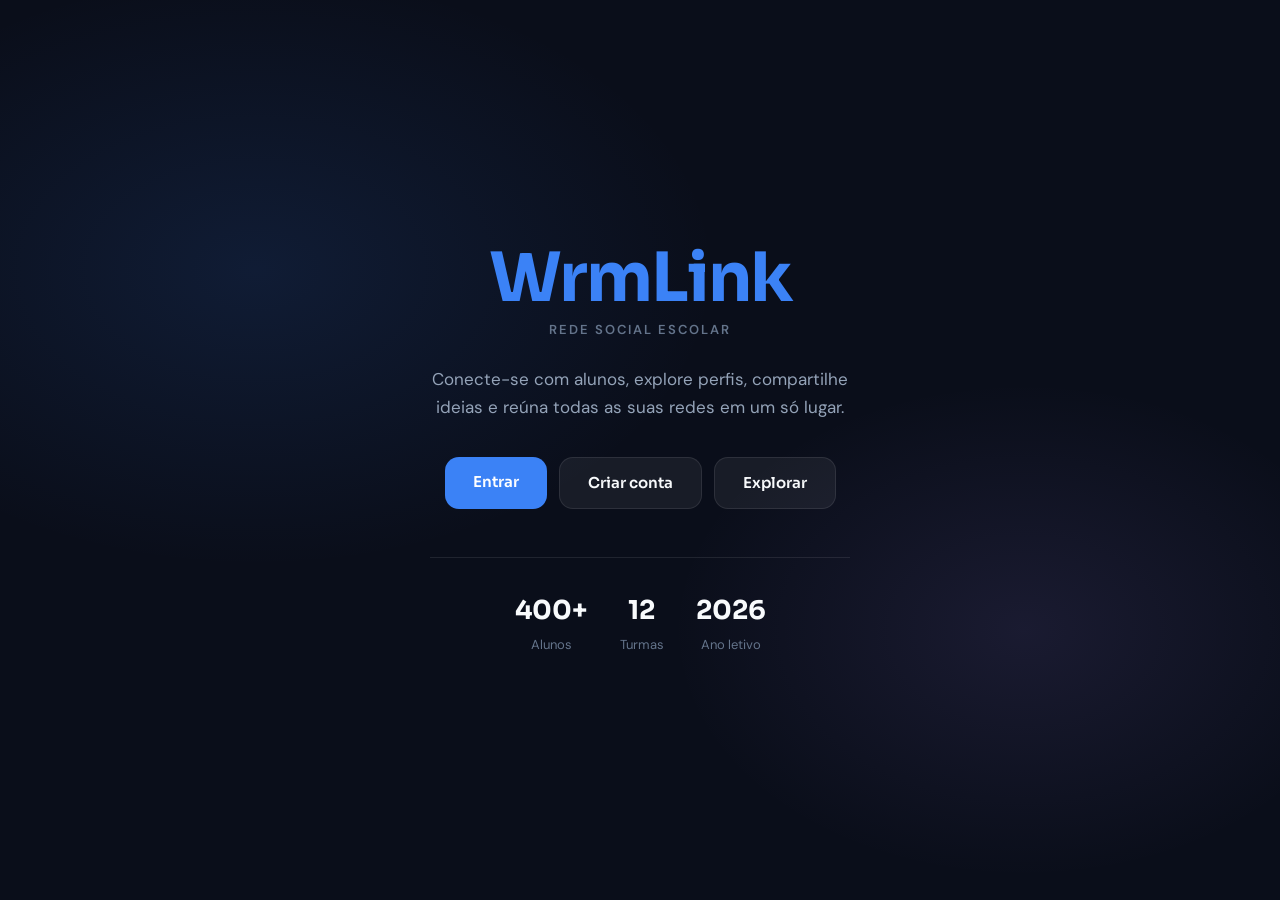
==== index.html @ ce0f6ca1 "Add files via upload" ====
<!DOCTYPE html>
<html lang="pt-BR">
<head>
  <meta charset="UTF-8">
  <meta name="viewport" content="width=device-width, initial-scale=1.0">
  <title>WrmLink — Rede Social Escolar</title>
  <link rel="stylesheet" href="style.css">
</head>
<body class="home-body">

  <main class="home-container">
    <div class="logo-home">WrmLink</div>
    <p class="home-tagline">Rede Social Escolar</p>

    <p class="home-texto">
      Conecte-se com alunos, explore perfis, compartilhe ideias e reúna todas as suas redes em um só lugar.
    </p>

    <div class="home-botoes">
      <a href="login.html" class="btn-home btn-home-principal">Entrar</a>
      <a href="cadastro.html" class="btn-home btn-home-secundario">Criar conta</a>
      <a href="inicio.html" class="btn-home btn-home-secundario">Explorar</a>
    </div>

    <div class="home-stats">
      <div class="home-stat">
        <strong>400+</strong>
        <span>Alunos</span>
      </div>
      <div class="home-stat">
        <strong>12</strong>
        <span>Turmas</span>
      </div>
      <div class="home-stat">
        <strong>2026</strong>
        <span>Ano letivo</span>
      </div>
    </div>
  </main>

  <script src="script.js"></script>
</body>
</html>
---- style.css ----
@import url('https://fonts.googleapis.com/css2?family=Sora:wght@400;500;600;700&family=DM+Sans:wght@400;500&display=swap');

:root {
  --bg-primary: #0a0e1a;
  --bg-secondary: #111827;
  --bg-card: rgba(255,255,255,0.06);
  --bg-card-hover: rgba(255,255,255,0.1);
  --border: rgba(255,255,255,0.09);
  --border-hover: rgba(255,255,255,0.18);
  --accent: #3b82f6;
  --accent-hover: #2563eb;
  --accent-soft: rgba(59,130,246,0.15);
  --text-primary: #f8fafc;
  --text-secondary: #94a3b8;
  --text-muted: #64748b;
  --green: #22c55e;
  --red: #f87171;
  --yellow: #facc15;
  --pink: #f472b6;
  --purple: #a78bfa;
  --radius-sm: 10px;
  --radius-md: 14px;
  --radius-lg: 20px;
  --radius-xl: 28px;
  --shadow: 0 4px 24px rgba(0,0,0,0.35);
  --shadow-sm: 0 2px 12px rgba(0,0,0,0.2);
  --transition: 0.22s cubic-bezier(.4,0,.2,1);
  --font-display: 'Sora', sans-serif;
  --font-body: 'DM Sans', sans-serif;
}

body.light {
  --bg-primary: #f0f4ff;
  --bg-secondary: #ffffff;
  --bg-card: rgba(0,0,0,0.04);
  --bg-card-hover: rgba(0,0,0,0.07);
  --border: rgba(0,0,0,0.08);
  --border-hover: rgba(0,0,0,0.16);
  --accent: #2563eb;
  --accent-hover: #1d4ed8;
  --accent-soft: rgba(37,99,235,0.1);
  --text-primary: #0f172a;
  --text-secondary: #475569;
  --text-muted: #94a3b8;
  --shadow: 0 4px 24px rgba(0,0,0,0.1);
  --shadow-sm: 0 2px 12px rgba(0,0,0,0.07);
}

* { margin:0; padding:0; box-sizing:border-box; }

body {
  background: var(--bg-primary);
  color: var(--text-primary);
  font-family: var(--font-body);
  min-height: 100vh;
  font-size: 15px;
  line-height: 1.6;
  transition: background var(--transition), color var(--transition);
}

/* ── HEADER ── */
.topo {
  display: flex;
  justify-content: space-between;
  align-items: center;
  padding: 16px 36px;
  background: rgba(10,14,26,0.82);
  backdrop-filter: blur(14px);
  -webkit-backdrop-filter: blur(14px);
  border-bottom: 1px solid var(--border);
  position: sticky;
  top: 0;
  z-index: 200;
  transition: background var(--transition);
}

body.light .topo {
  background: rgba(240,244,255,0.88);
}

.logo {
  font-family: var(--font-display);
  font-size: 22px;
  font-weight: 700;
  color: var(--accent);
  text-decoration: none;
  display: flex;
  align-items: center;
  gap: 8px;
  letter-spacing: -0.5px;
}

.logo-icon {
  width: 32px;
  height: 32px;
  background: var(--accent);
  border-radius: 9px;
  display: flex;
  align-items: center;
  justify-content: center;
  font-size: 16px;
  color: white;
  font-weight: 700;
  flex-shrink: 0;
  font-family: var(--font-display);
}

.menu {
  display: flex;
  gap: 6px;
  align-items: center;
}

.menu a {
  text-decoration: none;
  color: var(--text-secondary);
  font-weight: 500;
  padding: 7px 14px;
  border-radius: var(--radius-sm);
  font-size: 14px;
  transition: all var(--transition);
  position: relative;
}

.menu a:hover, .menu a.active {
  color: var(--text-primary);
  background: var(--bg-card-hover);
}

.btn-login {
  background: var(--accent-soft) !important;
  color: var(--accent) !important;
  border: 1px solid rgba(59,130,246,0.25) !important;
}

.btn-login:hover {
  background: var(--accent) !important;
  color: white !important;
}

/* Theme toggle */
.theme-toggle {
  background: var(--bg-card);
  border: 1px solid var(--border);
  color: var(--text-secondary);
  width: 36px;
  height: 36px;
  border-radius: 50%;
  cursor: pointer;
  display: flex;
  align-items: center;
  justify-content: center;
  font-size: 16px;
  transition: all var(--transition);
  margin-left: 6px;
}

.theme-toggle:hover {
  background: var(--bg-card-hover);
  color: var(--text-primary);
  border-color: var(--border-hover);
}

/* ── HOME PAGE ── */
.home-body {
  display: flex;
  justify-content: center;
  align-items: center;
  min-height: 100vh;
  background: var(--bg-primary);
  position: relative;
  overflow: hidden;
}

.home-body::before {
  content: '';
  position: absolute;
  inset: 0;
  background:
    radial-gradient(ellipse 60% 55% at 20% 30%, rgba(59,130,246,0.12) 0%, transparent 60%),
    radial-gradient(ellipse 50% 50% at 80% 70%, rgba(167,139,250,0.1) 0%, transparent 55%);
  pointer-events: none;
}

.home-container {
  text-align: center;
  max-width: 520px;
  padding: 32px 24px;
  position: relative;
  z-index: 1;
}

.logo-home {
  font-family: var(--font-display);
  font-size: 68px;
  font-weight: 700;
  color: var(--accent);
  margin-bottom: 8px;
  letter-spacing: -2px;
  line-height: 1;
}

.home-tagline {
  font-size: 13px;
  font-weight: 600;
  letter-spacing: 2px;
  text-transform: uppercase;
  color: var(--text-muted);
  margin-bottom: 24px;
}

.home-texto {
  color: var(--text-secondary);
  font-size: 17px;
  line-height: 1.65;
  margin-bottom: 36px;
  max-width: 420px;
  margin-left: auto;
  margin-right: auto;
}

.home-botoes {
  display: flex;
  justify-content: center;
  gap: 12px;
  flex-wrap: wrap;
}

.btn-home {
  text-decoration: none;
  padding: 13px 28px;
  border-radius: var(--radius-md);
  font-weight: 600;
  font-size: 15px;
  transition: all var(--transition);
  font-family: var(--font-display);
}

.btn-home-principal {
  background: var(--accent);
  color: white;
  box-shadow: 0 0 0 0 rgba(59,130,246,0.4);
}

.btn-home-principal:hover {
  background: var(--accent-hover);
  transform: translateY(-2px);
  box-shadow: 0 8px 20px rgba(59,130,246,0.3);
}

.btn-home-secundario {
  background: var(--bg-card);
  color: var(--text-primary);
  border: 1px solid var(--border);
}

.btn-home-secundario:hover {
  background: var(--bg-card-hover);
  border-color: var(--border-hover);
  transform: translateY(-2px);
}

.home-stats {
  display: flex;
  justify-content: center;
  gap: 32px;
  margin-top: 48px;
  padding-top: 32px;
  border-top: 1px solid var(--border);
}

.home-stat strong {
  display: block;
  font-family: var(--font-display);
  font-size: 26px;
  font-weight: 700;
  color: var(--text-primary);
}

.home-stat span {
  font-size: 13px;
  color: var(--text-muted);
}

/* ── HERO INICIO ── */
.hero {
  min-height: 86vh;
  display: flex;
  justify-content: space-between;
  align-items: center;
  gap: 40px;
  padding: 60px 40px;
  flex-wrap: wrap;
  max-width: 1200px;
  margin: 0 auto;
}

.hero-texto { flex: 1; min-width: 300px; }

.tag {
  display: inline-flex;
  align-items: center;
  gap: 6px;
  background: var(--accent-soft);
  color: var(--accent);
  padding: 6px 14px;
  border-radius: 999px;
  margin-bottom: 20px;
  font-size: 13px;
  font-weight: 600;
  border: 1px solid rgba(59,130,246,0.2);
}

.hero-texto h1 {
  font-family: var(--font-display);
  font-size: 48px;
  line-height: 1.1;
  margin-bottom: 20px;
  letter-spacing: -1px;
  font-weight: 700;
}

.hero-texto p {
  font-size: 17px;
  color: var(--text-secondary);
  max-width: 560px;
  line-height: 1.7;
  margin-bottom: 30px;
}

.botoes-hero { display: flex; gap: 12px; flex-wrap: wrap; }

.btn {
  text-decoration: none;
  padding: 12px 22px;
  border-radius: var(--radius-md);
  font-weight: 600;
  transition: all var(--transition);
  font-size: 14px;
}

.principal {
  background: var(--accent);
  color: white;
}
.principal:hover {
  background: var(--accent-hover);
  transform: translateY(-2px);
  box-shadow: 0 6px 20px rgba(59,130,246,0.3);
}

.secundario {
  background: var(--bg-card);
  color: var(--text-primary);
  border: 1px solid var(--border);
}
.secundario:hover {
  background: var(--bg-card-hover);
  border-color: var(--border-hover);
  transform: translateY(-2px);
}

/* ── HERO CARD ── */
.hero-card {
  flex: 1;
  min-width: 280px;
  max-width: 340px;
  background: var(--bg-card);
  border-radius: var(--radius-xl);
  padding: 28px;
  border: 1px solid var(--border);
  transition: all var(--transition);
}

.hero-card:hover {
  border-color: var(--border-hover);
  transform: translateY(-4px);
  box-shadow: var(--shadow);
}

.mini-perfil {
  text-align: center;
  margin-bottom: 22px;
}

.mini-perfil img {
  width: 100px;
  height: 100px;
  border-radius: 50%;
  margin-bottom: 12px;
  border: 3px solid rgba(255,255,255,0.2);
  object-fit: cover;
}

.mini-perfil h2 {
  font-family: var(--font-display);
  font-size: 18px;
  font-weight: 700;
  margin-bottom: 4px;
}

.mini-perfil p { color: var(--text-secondary); font-size: 13px; margin-bottom: 10px; }

.status { display: flex; justify-content: center; align-items: center; gap: 7px; }

.bolinha { width: 9px; height: 9px; border-radius: 50%; }
.online { background: var(--green); box-shadow: 0 0 8px rgba(34,197,94,0.5); }

.mini-links { display: flex; flex-direction: column; gap: 10px; }

.mini-links a {
  text-decoration: none;
  color: var(--text-primary);
  text-align: center;
  background: var(--accent-soft);
  padding: 11px;
  border-radius: var(--radius-sm);
  transition: all var(--transition);
  font-size: 14px;
  font-weight: 500;
  border: 1px solid transparent;
}

.mini-links a:hover {
  background: var(--accent);
  color: white;
  transform: translateX(4px);
}

/* ── BENEFÍCIOS ── */
.beneficios { padding: 40px; max-width: 1200px; margin: 0 auto; }

.beneficios h2 {
  text-align: center;
  font-family: var(--font-display);
  font-size: 32px;
  font-weight: 700;
  margin-bottom: 32px;
  letter-spacing: -0.5px;
}

.grid-cards { display: grid; grid-template-columns: repeat(auto-fit, minmax(220px, 1fr)); gap: 18px; }

.card {
  background: var(--bg-card);
  padding: 24px;
  border-radius: var(--radius-lg);
  border: 1px solid var(--border);
  transition: all var(--transition);
}

.card:hover {
  transform: translateY(-5px);
  border-color: var(--border-hover);
  box-shadow: var(--shadow-sm);
}

.card-icon {
  font-size: 28px;
  margin-bottom: 14px;
  display: block;
}

.card h3 {
  font-family: var(--font-display);
  margin-bottom: 10px;
  color: var(--accent);
  font-size: 16px;
  font-weight: 600;
}

.card p { line-height: 1.55; color: var(--text-secondary); font-size: 14px; }

/* ── AVISOS ESCOLARES ── */
.avisos-section {
  padding: 40px;
  max-width: 1200px;
  margin: 0 auto;
}

.avisos-section h2 {
  font-family: var(--font-display);
  font-size: 26px;
  font-weight: 700;
  margin-bottom: 6px;
}

.avisos-section .secao-sub {
  color: var(--text-muted);
  font-size: 14px;
  margin-bottom: 24px;
}

.avisos-grid { display: grid; grid-template-columns: repeat(auto-fit, minmax(280px, 1fr)); gap: 16px; }

.aviso-card {
  background: var(--bg-card);
  border-radius: var(--radius-md);
  padding: 18px 20px;
  border: 1px solid var(--border);
  border-left: 4px solid var(--accent);
  display: flex;
  flex-direction: column;
  gap: 8px;
  transition: all var(--transition);
}

.aviso-card:hover {
  background: var(--bg-card-hover);
  transform: translateX(4px);
}

.aviso-card.urgente { border-left-color: #f87171; }
.aviso-card.evento { border-left-color: #facc15; }
.aviso-card.info { border-left-color: #22c55e; }

.aviso-badge {
  font-size: 11px;
  font-weight: 700;
  text-transform: uppercase;
  letter-spacing: 1px;
  padding: 3px 8px;
  border-radius: 999px;
  width: fit-content;
}

.badge-urgente { background: rgba(248,113,113,0.15); color: #f87171; }
.badge-evento { background: rgba(250,204,21,0.15); color: #ca8a04; }
.badge-info { background: rgba(34,197,94,0.15); color: #16a34a; }
.badge-normal { background: var(--accent-soft); color: var(--accent); }

body.light .badge-info { color: #15803d; }
body.light .badge-evento { color: #92400e; }

.aviso-titulo { font-weight: 600; font-size: 15px; color: var(--text-primary); }
.aviso-desc { font-size: 13px; color: var(--text-secondary); }
.aviso-data { font-size: 12px; color: var(--text-muted); margin-top: 4px; }

/* ── EVENTOS ── */
.eventos-section {
  padding: 0 40px 40px;
  max-width: 1200px;
  margin: 0 auto;
}

.eventos-section h2 {
  font-family: var(--font-display);
  font-size: 26px;
  font-weight: 700;
  margin-bottom: 6px;
}

.eventos-section .secao-sub {
  color: var(--text-muted);
  font-size: 14px;
  margin-bottom: 24px;
}

.eventos-grid { display: grid; grid-template-columns: repeat(auto-fit, minmax(220px, 1fr)); gap: 16px; }

.evento-card {
  background: var(--bg-card);
  border-radius: var(--radius-md);
  overflow: hidden;
  border: 1px solid var(--border);
  transition: all var(--transition);
}

.evento-card:hover {
  transform: translateY(-4px);
  box-shadow: var(--shadow-sm);
  border-color: var(--border-hover);
}

.evento-header {
  padding: 14px 18px 10px;
  display: flex;
  justify-content: space-between;
  align-items: center;
  border-bottom: 1px solid var(--border);
}

.evento-tipo {
  font-size: 11px;
  font-weight: 700;
  letter-spacing: 1px;
  text-transform: uppercase;
  padding: 3px 10px;
  border-radius: 999px;
}

.tipo-prova { background: rgba(248,113,113,0.15); color: #f87171; }
.tipo-trabalho { background: rgba(250,204,21,0.15); color: #ca8a04; }
.tipo-apresentacao { background: rgba(167,139,250,0.15); color: #a78bfa; }
.tipo-evento { background: rgba(34,197,94,0.15); color: #16a34a; }

body.light .tipo-trabalho { color: #92400e; }
body.light .tipo-evento { color: #15803d; }

.evento-data {
  font-size: 12px;
  color: var(--text-muted);
  font-weight: 600;
}

.evento-body { padding: 14px 18px 18px; }
.evento-titulo { font-weight: 600; font-size: 15px; margin-bottom: 6px; }
.evento-desc { font-size: 13px; color: var(--text-secondary); }

/* ── PERFIL ── */
.pagina-perfil { padding-bottom: 50px; }

.perfil-banner {
  position: relative;
  min-height: 400px;
  background: linear-gradient(135deg, #020617, #0f172a, #1e3a8a, #2563eb);
  display: flex;
  justify-content: center;
  align-items: center;
  text-align: center;
  overflow: hidden;
}

.perfil-banner::before {
  content: '';
  position: absolute;
  inset: 0;
  background: radial-gradient(ellipse 80% 60% at 50% 100%, rgba(59,130,246,0.2), transparent);
  pointer-events: none;
}

.overlay {
  position: absolute;
  inset: 0;
  background: rgba(0,0,0,0.3);
}

.perfil-conteudo {
  position: relative;
  z-index: 2;
  padding: 40px 24px;
}

.foto-perfil-wrapper {
  position: relative;
  display: inline-block;
  margin-bottom: 18px;
  cursor: pointer;
}

.foto-perfil {
  width: 140px;
  height: 140px;
  border-radius: 50%;
  border: 4px solid rgba(255,255,255,0.6);
  object-fit: cover;
  display: block;
  transition: all var(--transition);
}

.foto-overlay-edit {
  position: absolute;
  inset: 0;
  border-radius: 50%;
  background: rgba(0,0,0,0.5);
  display: flex;
  align-items: center;
  justify-content: center;
  opacity: 0;
  transition: opacity var(--transition);
  font-size: 13px;
  color: white;
  font-weight: 600;
  flex-direction: column;
  gap: 4px;
}

.foto-perfil-wrapper:hover .foto-overlay-edit { opacity: 1; }

#inputFoto { display: none; }

.perfil-badges {
  display: flex;
  justify-content: center;
  gap: 8px;
  flex-wrap: wrap;
  margin-bottom: 14px;
}

.badge-verificado {
  display: inline-flex;
  align-items: center;
  gap: 5px;
  background: rgba(34,197,94,0.18);
  color: #4ade80;
  border: 1px solid rgba(34,197,94,0.3);
  padding: 4px 12px;
  border-radius: 999px;
  font-size: 12px;
  font-weight: 600;
}

.badge-turma {
  display: inline-flex;
  align-items: center;
  gap: 5px;
  background: rgba(59,130,246,0.18);
  color: #93c5fd;
  border: 1px solid rgba(59,130,246,0.25);
  padding: 4px 12px;
  border-radius: 999px;
  font-size: 12px;
  font-weight: 600;
}

.perfil-conteudo h1 {
  font-family: var(--font-display);
  font-size: 38px;
  font-weight: 700;
  margin-bottom: 8px;
  color: white;
  letter-spacing: -0.5px;
}

.turma { font-size: 16px; color: #e2e8f0; margin-bottom: 12px; }

.bio-wrapper { max-width: 600px; margin: 0 auto 24px; }

.bio {
  line-height: 1.65;
  color: #f1f5f9;
  font-size: 15px;
  margin-bottom: 12px;
}

.bio-edit-area {
  width: 100%;
  background: rgba(255,255,255,0.12);
  border: 1px solid rgba(255,255,255,0.25);
  color: white;
  border-radius: var(--radius-md);
  padding: 12px;
  font-size: 15px;
  resize: vertical;
  min-height: 80px;
  font-family: var(--font-body);
  display: none;
  margin-bottom: 10px;
}

.bio-acoes { display: flex; justify-content: center; gap: 8px; flex-wrap: wrap; }

.btn-perfil {
  background: rgba(255,255,255,0.12);
  border: 1px solid rgba(255,255,255,0.2);
  color: white;
  padding: 8px 16px;
  border-radius: var(--radius-sm);
  cursor: pointer;
  font-size: 13px;
  font-weight: 600;
  transition: all var(--transition);
  font-family: var(--font-body);
}

.btn-perfil:hover {
  background: rgba(255,255,255,0.22);
  border-color: rgba(255,255,255,0.35);
}

.btn-perfil.primary-btn {
  background: var(--accent);
  border-color: transparent;
}

.btn-perfil.primary-btn:hover { background: var(--accent-hover); }

.info-perfil {
  display: flex;
  justify-content: center;
  gap: 16px;
  flex-wrap: wrap;
  margin-top: 24px;
}

.info-box {
  background: rgba(255,255,255,0.12);
  backdrop-filter: blur(8px);
  padding: 14px 20px;
  border-radius: var(--radius-md);
  min-width: 110px;
  text-align: center;
  border: 1px solid rgba(255,255,255,0.15);
  transition: all var(--transition);
}

.info-box:hover { background: rgba(255,255,255,0.18); }

.info-box strong {
  display: block;
  font-family: var(--font-display);
  font-size: 22px;
  font-weight: 700;
  color: white;
  margin-bottom: 2px;
}

.info-box span { font-size: 12px; color: #cbd5e1; }

/* ── LINKS PERFIL ── */
.links-perfil, .personalizacao {
  padding: 36px 40px;
  max-width: 800px;
  margin: 0 auto;
}

.links-perfil h2, .personalizacao h2 {
  font-family: var(--font-display);
  text-align: center;
  margin-bottom: 24px;
  font-size: 26px;
  font-weight: 700;
}

.lista-links { display: grid; gap: 12px; }

.link-card {
  display: flex;
  align-items: center;
  gap: 14px;
  text-decoration: none;
  padding: 16px 20px;
  border-radius: var(--radius-md);
  color: var(--text-primary);
  background: var(--bg-card);
  font-size: 16px;
  font-weight: 600;
  transition: all var(--transition);
  border: 1px solid var(--border);
}

.link-card:hover {
  transform: translateX(6px);
  background: var(--accent);
  color: white;
  border-color: transparent;
  box-shadow: 0 6px 20px rgba(59,130,246,0.25);
}

.link-card .link-arrow {
  margin-left: auto;
  opacity: 0.5;
  font-size: 18px;
  transition: all var(--transition);
}

.link-card:hover .link-arrow { opacity: 1; transform: translateX(4px); }

/* ── PERSONALIZAÇÃO ── */
.temas { display: flex; justify-content: center; gap: 10px; flex-wrap: wrap; margin-bottom: 20px; }

.tema-btn {
  border: 1px solid var(--border);
  padding: 10px 18px;
  border-radius: var(--radius-sm);
  background: var(--bg-card);
  color: var(--text-primary);
  font-weight: 600;
  font-size: 14px;
  cursor: pointer;
  transition: all var(--transition);
  font-family: var(--font-body);
}

.tema-btn:hover {
  background: var(--bg-card-hover);
  border-color: var(--border-hover);
  transform: translateY(-2px);
}

.tema-btn.active {
  background: var(--accent);
  color: white;
  border-color: transparent;
}

.salvar-tema-btn {
  display: block;
  margin: 16px auto 0;
  background: var(--accent);
  color: white;
  border: none;
  padding: 11px 28px;
  border-radius: var(--radius-md);
  font-weight: 700;
  font-size: 14px;
  cursor: pointer;
  transition: all var(--transition);
  font-family: var(--font-display);
}

.salvar-tema-btn:hover {
  background: var(--accent-hover);
  transform: translateY(-2px);
  box-shadow: 0 6px 20px rgba(59,130,246,0.3);
}

/* ── EXPLORAR ── */
.pagina-explorar { padding: 40px; max-width: 1200px; margin: 0 auto; }

.explorar-topo { text-align: center; margin-bottom: 36px; }

.explorar-topo h1 {
  font-family: var(--font-display);
  font-size: 38px;
  font-weight: 700;
  margin-bottom: 8px;
  letter-spacing: -0.5px;
}

.explorar-topo p { color: var(--text-secondary); font-size: 16px; }

.filtros {
  margin-top: 24px;
  display: flex;
  justify-content: center;
  gap: 10px;
  flex-wrap: wrap;
}

.filtros input,
.filtros select {
  padding: 11px 16px;
  border-radius: var(--radius-sm);
  border: 1px solid var(--border);
  background: var(--bg-card);
  color: var(--text-primary);
  font-size: 14px;
  min-width: 190px;
  transition: all var(--transition);
  font-family: var(--font-body);
}

.filtros input::placeholder { color: var(--text-muted); }

.filtros input:focus,
.filtros select:focus {
  outline: none;
  border-color: var(--accent);
  background: var(--bg-card-hover);
}

.filtros select option {
  background: #1a1f36;
  color: var(--text-primary);
}

body.light .filtros select option { background: #fff; }

.filtros button {
  padding: 11px 22px;
  border-radius: var(--radius-sm);
  border: none;
  background: var(--accent);
  color: white;
  font-weight: 700;
  font-size: 14px;
  cursor: pointer;
  transition: all var(--transition);
  font-family: var(--font-body);
}

.filtros button:hover {
  background: var(--accent-hover);
  transform: translateY(-1px);
  box-shadow: 0 4px 12px rgba(59,130,246,0.3);
}

.grid-alunos {
  display: grid;
  grid-template-columns: repeat(auto-fill, minmax(200px, 1fr));
  gap: 18px;
}

.aluno-card {
  background: var(--bg-card);
  padding: 24px 18px;
  border-radius: var(--radius-lg);
  text-align: center;
  border: 1px solid var(--border);
  transition: all var(--transition);
}

.aluno-card:hover {
  transform: translateY(-5px);
  border-color: var(--border-hover);
  box-shadow: var(--shadow-sm);
}

.aluno-card img {
  width: 80px;
  height: 80px;
  border-radius: 50%;
  margin-bottom: 12px;
  border: 3px solid rgba(255,255,255,0.15);
  object-fit: cover;
  transition: border-color var(--transition);
}

.aluno-card:hover img { border-color: rgba(59,130,246,0.5); }

.aluno-card h3 {
  font-family: var(--font-display);
  font-size: 16px;
  font-weight: 700;
  margin-bottom: 4px;
}

.aluno-card p { color: var(--text-secondary); font-size: 13px; margin-bottom: 8px; }

.status-card { display: block; font-size: 12px; font-weight: 600; margin-bottom: 14px; }
.online-texto { color: var(--green); }
.offline-texto { color: var(--text-muted); }

.aluno-acoes { display: flex; gap: 8px; justify-content: center; flex-wrap: wrap; margin-top: 12px; }

.btn-seguir {
  flex: 1;
  padding: 8px 10px;
  border-radius: var(--radius-sm);
  border: 1px solid var(--accent);
  background: var(--accent-soft);
  color: var(--accent);
  cursor: pointer;
  font-size: 13px;
  font-weight: 700;
  transition: all var(--transition);
  font-family: var(--font-body);
  min-width: 80px;
}

.btn-seguir:hover, .btn-seguir.seguindo {
  background: var(--accent);
  color: white;
}

.btn-seguir.seguindo { background: var(--accent); color: white; }

.btn-ver-perfil {
  flex: 1;
  padding: 8px 10px;
  border-radius: var(--radius-sm);
  border: 1px solid var(--border);
  background: var(--bg-card-hover);
  color: var(--text-primary);
  cursor: pointer;
  font-size: 13px;
  font-weight: 600;
  transition: all var(--transition);
  text-decoration: none;
  display: inline-flex;
  align-items: center;
  justify-content: center;
  min-width: 80px;
  font-family: var(--font-body);
}

.btn-ver-perfil:hover {
  background: var(--bg-card);
  border-color: var(--border-hover);
}

/* ── FEED ── */
.feed-pagina { max-width: 680px; margin: 0 auto; padding: 40px 20px; }

.feed-topo { text-align: center; margin-bottom: 30px; }

.feed-topo h1 {
  font-family: var(--font-display);
  font-size: 36px;
  font-weight: 700;
  margin-bottom: 8px;
  letter-spacing: -0.5px;
}

.feed-topo p { color: var(--text-secondary); }

.criar-postagem {
  background: var(--bg-card);
  padding: 22px;
  border-radius: var(--radius-lg);
  margin-bottom: 28px;
  border: 1px solid var(--border);
  transition: border-color var(--transition);
}

.criar-postagem:focus-within { border-color: rgba(59,130,246,0.4); }

.criar-topo {
  display: flex;
  align-items: center;
  gap: 12px;
  margin-bottom: 16px;
}

.criar-topo img {
  width: 48px;
  height: 48px;
  border-radius: 50%;
  object-fit: cover;
  border: 2px solid rgba(255,255,255,0.15);
}

.criar-topo h3 { font-family: var(--font-display); font-weight: 700; font-size: 15px; }
.criar-topo span { color: var(--text-muted); font-size: 13px; }

.criar-postagem textarea {
  width: 100%;
  min-height: 110px;
  border: 1px solid var(--border);
  border-radius: var(--radius-md);
  padding: 14px 16px;
  resize: none;
  font-size: 15px;
  outline: none;
  margin-bottom: 12px;
  background: var(--bg-card-hover);
  color: var(--text-primary);
  font-family: var(--font-body);
  transition: border-color var(--transition);
}

.criar-postagem textarea:focus { border-color: var(--accent); }
.criar-postagem textarea::placeholder { color: var(--text-muted); }

.criar-postagem input[type="file"] { margin-bottom: 12px; color: var(--text-secondary); font-size: 13px; }

.acoes-postagem { display: flex; justify-content: space-between; align-items: center; gap: 10px; }

.acoes-postagem button {
  padding: 10px 20px;
  border-radius: var(--radius-sm);
  font-weight: 700;
  cursor: pointer;
  transition: all var(--transition);
  font-size: 14px;
  font-family: var(--font-body);
}

.btn-publicar {
  background: var(--accent);
  color: white;
  border: none;
}

.btn-publicar:hover {
  background: var(--accent-hover);
  transform: translateY(-1px);
  box-shadow: 0 4px 12px rgba(59,130,246,0.3);
}

.btn-limpar-post {
  background: var(--bg-card-hover);
  color: var(--text-secondary);
  border: 1px solid var(--border);
}

.btn-limpar-post:hover {
  border-color: var(--border-hover);
  color: var(--text-primary);
}

.lista-postagens { display: grid; gap: 18px; }

.post-card {
  background: var(--bg-card);
  padding: 20px;
  border-radius: var(--radius-lg);
  border: 1px solid var(--border);
  transition: all var(--transition);
  animation: fadeInUp 0.35s ease;
}

@keyframes fadeInUp {
  from { opacity: 0; transform: translateY(14px); }
  to { opacity: 1; transform: translateY(0); }
}

.post-card:hover { border-color: var(--border-hover); }

.post-topo-card {
  display: flex;
  align-items: center;
  gap: 12px;
  margin-bottom: 14px;
  justify-content: space-between;
}

.post-topo-info { display: flex; align-items: center; gap: 12px; }

.post-topo-card img {
  width: 48px;
  height: 48px;
  border-radius: 50%;
  object-fit: cover;
  border: 2px solid rgba(255,255,255,0.12);
}

.post-topo-card h3 { font-family: var(--font-display); font-weight: 700; font-size: 15px; margin-bottom: 2px; }
.post-topo-card span { color: var(--text-muted); font-size: 13px; }

.btn-excluir-post {
  background: none;
  border: none;
  color: var(--text-muted);
  cursor: pointer;
  font-size: 18px;
  padding: 4px 8px;
  border-radius: 6px;
  transition: all var(--transition);
  line-height: 1;
}

.btn-excluir-post:hover { background: rgba(248,113,113,0.12); color: #f87171; }

.post-texto { color: var(--text-primary); line-height: 1.65; margin-bottom: 14px; font-size: 15px; }

.post-imagem {
  width: 100%;
  max-height: 320px;
  object-fit: cover;
  border-radius: var(--radius-md);
  margin-bottom: 14px;
}

.post-acoes {
  display: flex;
  gap: 18px;
  border-top: 1px solid var(--border);
  padding-top: 12px;
}

.post-acoes button {
  background: none;
  border: none;
  color: var(--text-muted);
  cursor: pointer;
  font-size: 14px;
  font-weight: 600;
  transition: all var(--transition);
  padding: 6px 10px;
  border-radius: 8px;
  font-family: var(--font-body);
}

.post-acoes button:hover { color: var(--accent); background: var(--accent-soft); }

.comentarios { margin-top: 12px; border-top: 1px solid var(--border); padding-top: 12px; }

.lista-comentarios p {
  background: var(--bg-card-hover);
  padding: 8px 12px;
  border-radius: var(--radius-sm);
  margin-bottom: 8px;
  font-size: 14px;
}

.comentario-row { display: flex; gap: 8px; margin-top: 10px; }

.input-comentario {
  flex: 1;
  padding: 9px 14px;
  border-radius: var(--radius-sm);
  border: 1px solid var(--border);
  background: var(--bg-card-hover);
  color: var(--text-primary);
  font-size: 14px;
  font-family: var(--font-body);
  outline: none;
  transition: border-color var(--transition);
}

.input-comentario:focus { border-color: var(--accent); }

.btn-enviar-comentario {
  background: var(--accent);
  color: white;
  border: none;
  padding: 9px 16px;
  border-radius: var(--radius-sm);
  cursor: pointer;
  font-weight: 700;
  font-size: 13px;
  transition: all var(--transition);
  font-family: var(--font-body);
}

.btn-enviar-comentario:hover { background: var(--accent-hover); }

/* ── LOGIN / CADASTRO ── */
.login-body {
  display: flex;
  justify-content: center;
  align-items: center;
  min-height: 100vh;
  background: var(--bg-primary);
  position: relative;
  overflow: hidden;
}

.login-body::before {
  content: '';
  position: absolute;
  inset: 0;
  background:
    radial-gradient(ellipse 55% 50% at 15% 25%, rgba(59,130,246,0.1), transparent 60%),
    radial-gradient(ellipse 45% 45% at 85% 75%, rgba(167,139,250,0.08), transparent 55%);
  pointer-events: none;
}

.login-container { width: 100%; display: flex; justify-content: center; position: relative; z-index: 1; }

.login-box {
  background: var(--bg-card);
  padding: 40px;
  border-radius: var(--radius-xl);
  text-align: center;
  width: 340px;
  border: 1px solid var(--border);
  box-shadow: var(--shadow);
}

.login-logo { color: var(--accent); margin-bottom: 8px; }

.login-logo .logo-icon {
  width: 48px;
  height: 48px;
  border-radius: 14px;
  font-size: 22px;
  margin: 0 auto 12px;
}

.login-box h1 {
  font-family: var(--font-display);
  color: var(--accent);
  font-size: 26px;
  font-weight: 700;
  margin-bottom: 4px;
}

.login-box p { color: var(--text-secondary); margin-bottom: 24px; font-size: 14px; }

.login-box input {
  width: 100%;
  padding: 12px 16px;
  margin-bottom: 12px;
  border-radius: var(--radius-sm);
  border: 1px solid var(--border);
  background: var(--bg-card-hover);
  color: var(--text-primary);
  font-size: 15px;
  font-family: var(--font-body);
  outline: none;
  transition: all var(--transition);
}

.login-box input:focus { border-color: var(--accent); background: var(--bg-primary); }
.login-box input::placeholder { color: var(--text-muted); }

.login-box button {
  width: 100%;
  padding: 13px;
  border-radius: var(--radius-sm);
  border: none;
  background: var(--accent);
  color: white;
  font-weight: 700;
  font-size: 15px;
  cursor: pointer;
  margin-bottom: 16px;
  transition: all var(--transition);
  font-family: var(--font-display);
}

.login-box button:hover {
  background: var(--accent-hover);
  transform: translateY(-1px);
  box-shadow: 0 6px 20px rgba(59,130,246,0.3);
}

.link {
  display: block;
  color: var(--accent);
  text-decoration: none;
  font-size: 14px;
  margin-top: 8px;
  font-weight: 500;
  transition: opacity var(--transition);
}

.link:hover { opacity: 0.75; }

/* ── FOOTER ── */
.rodape {
  text-align: center;
  padding: 24px;
  color: var(--text-muted);
  border-top: 1px solid var(--border);
  margin-top: 40px;
  font-size: 14px;
}

/* ── TOAST ── */
.toast {
  position: fixed;
  bottom: 28px;
  right: 28px;
  background: var(--bg-secondary);
  color: var(--text-primary);
  padding: 14px 20px;
  border-radius: var(--radius-md);
  border: 1px solid var(--border);
  box-shadow: var(--shadow);
  font-size: 14px;
  font-weight: 600;
  z-index: 9999;
  transform: translateY(80px);
  opacity: 0;
  transition: all 0.3s cubic-bezier(.34,1.56,.64,1);
}

.toast.show { transform: translateY(0); opacity: 1; }
.toast.success { border-color: rgba(34,197,94,0.4); }
.toast.error { border-color: rgba(248,113,113,0.4); }

/* ── RESPONSIVO ── */
@media (max-width: 768px) {
  .topo { flex-direction: column; gap: 12px; padding: 16px 20px; }
  .menu { flex-wrap: wrap; justify-content: center; gap: 4px; }
  .menu a { font-size: 13px; padding: 6px 10px; }

  .hero { padding: 36px 20px; flex-direction: column; }
  .hero-texto h1 { font-size: 34px; }
  .hero-card { max-width: 100%; }

  .beneficios, .avisos-section, .eventos-section, .pagina-explorar { padding: 28px 20px; }
  .eventos-section { padding: 0 20px 28px; }
  .links-perfil, .personalizacao { padding: 28px 20px; }

  .perfil-conteudo h1 { font-size: 30px; }
  .logo-home { font-size: 52px; }
  .home-texto { font-size: 15px; }
  .home-stats { gap: 20px; }

  .grid-alunos { grid-template-columns: repeat(auto-fill, minmax(160px, 1fr)); }
  .aluno-acoes { flex-wrap: nowrap; }

  .feed-pagina { padding: 28px 16px; }
  .feed-topo h1 { font-size: 28px; }

  .login-box { width: 90%; max-width: 340px; padding: 30px 24px; }
  .toast { right: 16px; bottom: 16px; left: 16px; }
}
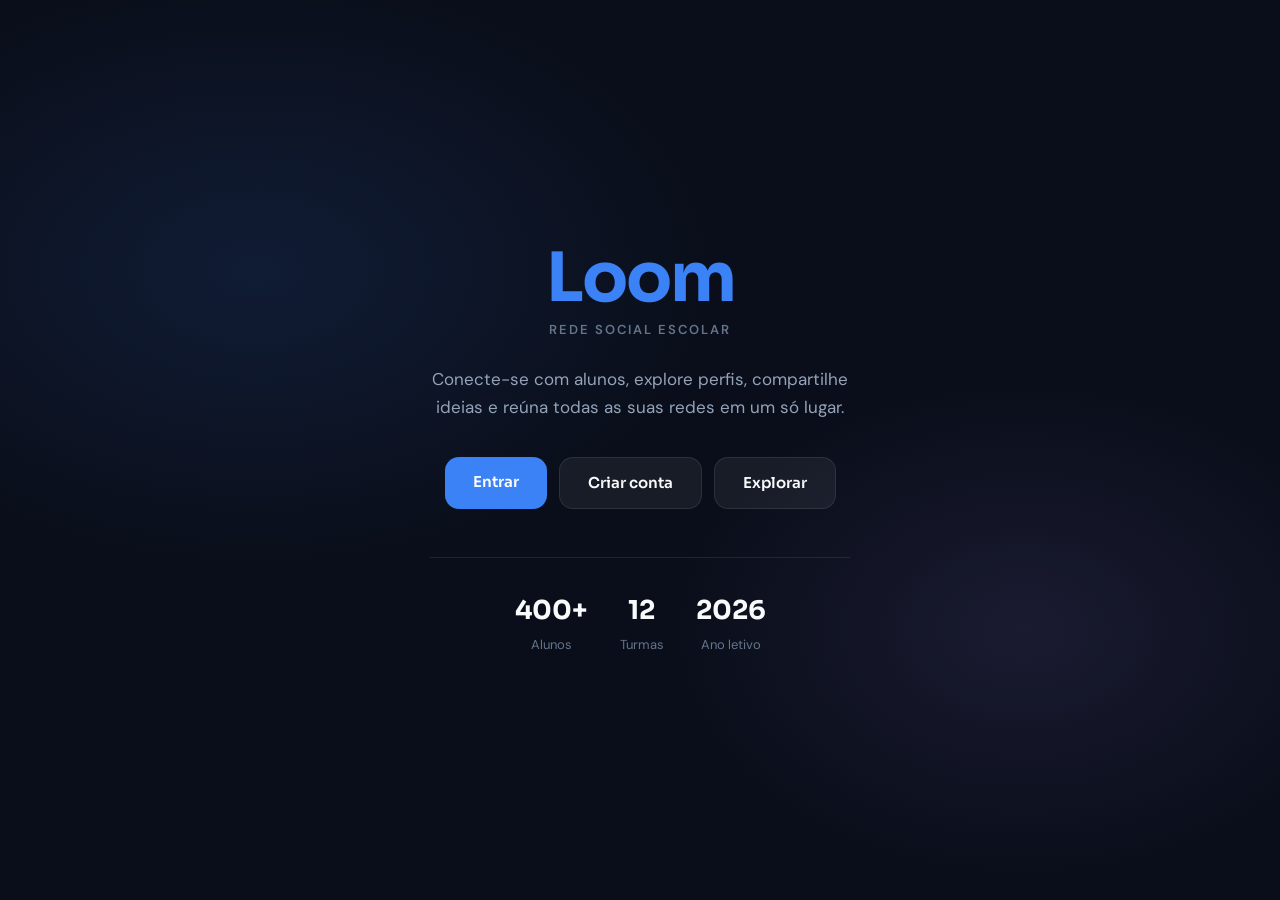
==== commit 7ee0e705: "Rename WrmLink to Loom in index.html" ====
--- a/index.html
+++ b/index.html
@@ -3,13 +3,13 @@
 <head>
   <meta charset="UTF-8">
   <meta name="viewport" content="width=device-width, initial-scale=1.0">
-  <title>WrmLink — Rede Social Escolar</title>
+  <title>Loom — Rede Social Escolar</title>
   <link rel="stylesheet" href="style.css">
 </head>
 <body class="home-body">
 
   <main class="home-container">
-    <div class="logo-home">WrmLink</div>
+    <div class="logo-home">Loom</div>
     <p class="home-tagline">Rede Social Escolar</p>
 
     <p class="home-texto">
--- a/style.css
+++ b/style.css
@@ -1,1463 +1,1742 @@
-@import url('https://fonts.googleapis.com/css2?family=Sora:wght@400;500;600;700&family=DM+Sans:wght@400;500&display=swap');
-
-:root {
-  --bg-primary: #0a0e1a;
-  --bg-secondary: #111827;
-  --bg-card: rgba(255,255,255,0.06);
-  --bg-card-hover: rgba(255,255,255,0.1);
-  --border: rgba(255,255,255,0.09);
-  --border-hover: rgba(255,255,255,0.18);
-  --accent: #3b82f6;
-  --accent-hover: #2563eb;
-  --accent-soft: rgba(59,130,246,0.15);
-  --text-primary: #f8fafc;
-  --text-secondary: #94a3b8;
-  --text-muted: #64748b;
-  --green: #22c55e;
-  --red: #f87171;
-  --yellow: #facc15;
-  --pink: #f472b6;
-  --purple: #a78bfa;
-  --radius-sm: 10px;
-  --radius-md: 14px;
-  --radius-lg: 20px;
-  --radius-xl: 28px;
-  --shadow: 0 4px 24px rgba(0,0,0,0.35);
-  --shadow-sm: 0 2px 12px rgba(0,0,0,0.2);
-  --transition: 0.22s cubic-bezier(.4,0,.2,1);
-  --font-display: 'Sora', sans-serif;
-  --font-body: 'DM Sans', sans-serif;
-}
-
-body.light {
-  --bg-primary: #f0f4ff;
-  --bg-secondary: #ffffff;
-  --bg-card: rgba(0,0,0,0.04);
-  --bg-card-hover: rgba(0,0,0,0.07);
-  --border: rgba(0,0,0,0.08);
-  --border-hover: rgba(0,0,0,0.16);
-  --accent: #2563eb;
-  --accent-hover: #1d4ed8;
-  --accent-soft: rgba(37,99,235,0.1);
-  --text-primary: #0f172a;
-  --text-secondary: #475569;
-  --text-muted: #94a3b8;
-  --shadow: 0 4px 24px rgba(0,0,0,0.1);
-  --shadow-sm: 0 2px 12px rgba(0,0,0,0.07);
-}
-
-* { margin:0; padding:0; box-sizing:border-box; }
-
-body {
-  background: var(--bg-primary);
-  color: var(--text-primary);
-  font-family: var(--font-body);
-  min-height: 100vh;
-  font-size: 15px;
-  line-height: 1.6;
-  transition: background var(--transition), color var(--transition);
-}
-
-/* ── HEADER ── */
-.topo {
-  display: flex;
-  justify-content: space-between;
-  align-items: center;
-  padding: 16px 36px;
-  background: rgba(10,14,26,0.82);
-  backdrop-filter: blur(14px);
-  -webkit-backdrop-filter: blur(14px);
-  border-bottom: 1px solid var(--border);
-  position: sticky;
-  top: 0;
-  z-index: 200;
-  transition: background var(--transition);
-}
-
-body.light .topo {
-  background: rgba(240,244,255,0.88);
-}
-
-.logo {
-  font-family: var(--font-display);
-  font-size: 22px;
-  font-weight: 700;
-  color: var(--accent);
-  text-decoration: none;
-  display: flex;
-  align-items: center;
-  gap: 8px;
-  letter-spacing: -0.5px;
-}
-
-.logo-icon {
-  width: 32px;
-  height: 32px;
-  background: var(--accent);
-  border-radius: 9px;
-  display: flex;
-  align-items: center;
-  justify-content: center;
-  font-size: 16px;
-  color: white;
-  font-weight: 700;
-  flex-shrink: 0;
-  font-family: var(--font-display);
-}
-
-.menu {
-  display: flex;
-  gap: 6px;
-  align-items: center;
-}
-
-.menu a {
-  text-decoration: none;
-  color: var(--text-secondary);
-  font-weight: 500;
-  padding: 7px 14px;
-  border-radius: var(--radius-sm);
-  font-size: 14px;
-  transition: all var(--transition);
-  position: relative;
-}
-
-.menu a:hover, .menu a.active {
-  color: var(--text-primary);
-  background: var(--bg-card-hover);
-}
-
-.btn-login {
-  background: var(--accent-soft) !important;
-  color: var(--accent) !important;
-  border: 1px solid rgba(59,130,246,0.25) !important;
-}
-
-.btn-login:hover {
-  background: var(--accent) !important;
-  color: white !important;
-}
-
-/* Theme toggle */
-.theme-toggle {
-  background: var(--bg-card);
-  border: 1px solid var(--border);
-  color: var(--text-secondary);
-  width: 36px;
-  height: 36px;
-  border-radius: 50%;
-  cursor: pointer;
-  display: flex;
-  align-items: center;
-  justify-content: center;
-  font-size: 16px;
-  transition: all var(--transition);
-  margin-left: 6px;
-}
-
-.theme-toggle:hover {
-  background: var(--bg-card-hover);
-  color: var(--text-primary);
-  border-color: var(--border-hover);
-}
-
-/* ── HOME PAGE ── */
-.home-body {
-  display: flex;
-  justify-content: center;
-  align-items: center;
-  min-height: 100vh;
-  background: var(--bg-primary);
-  position: relative;
-  overflow: hidden;
-}
-
-.home-body::before {
-  content: '';
-  position: absolute;
-  inset: 0;
-  background:
-    radial-gradient(ellipse 60% 55% at 20% 30%, rgba(59,130,246,0.12) 0%, transparent 60%),
-    radial-gradient(ellipse 50% 50% at 80% 70%, rgba(167,139,250,0.1) 0%, transparent 55%);
-  pointer-events: none;
-}
-
-.home-container {
-  text-align: center;
-  max-width: 520px;
-  padding: 32px 24px;
-  position: relative;
-  z-index: 1;
-}
-
-.logo-home {
-  font-family: var(--font-display);
-  font-size: 68px;
-  font-weight: 700;
-  color: var(--accent);
-  margin-bottom: 8px;
-  letter-spacing: -2px;
-  line-height: 1;
-}
-
-.home-tagline {
-  font-size: 13px;
-  font-weight: 600;
-  letter-spacing: 2px;
-  text-transform: uppercase;
-  color: var(--text-muted);
-  margin-bottom: 24px;
-}
-
-.home-texto {
-  color: var(--text-secondary);
-  font-size: 17px;
-  line-height: 1.65;
-  margin-bottom: 36px;
-  max-width: 420px;
-  margin-left: auto;
-  margin-right: auto;
-}
-
-.home-botoes {
-  display: flex;
-  justify-content: center;
-  gap: 12px;
-  flex-wrap: wrap;
-}
-
-.btn-home {
-  text-decoration: none;
-  padding: 13px 28px;
-  border-radius: var(--radius-md);
-  font-weight: 600;
-  font-size: 15px;
-  transition: all var(--transition);
-  font-family: var(--font-display);
-}
-
-.btn-home-principal {
-  background: var(--accent);
-  color: white;
-  box-shadow: 0 0 0 0 rgba(59,130,246,0.4);
-}
-
-.btn-home-principal:hover {
-  background: var(--accent-hover);
-  transform: translateY(-2px);
-  box-shadow: 0 8px 20px rgba(59,130,246,0.3);
-}
-
-.btn-home-secundario {
-  background: var(--bg-card);
-  color: var(--text-primary);
-  border: 1px solid var(--border);
-}
-
-.btn-home-secundario:hover {
-  background: var(--bg-card-hover);
-  border-color: var(--border-hover);
-  transform: translateY(-2px);
-}
-
-.home-stats {
-  display: flex;
-  justify-content: center;
-  gap: 32px;
-  margin-top: 48px;
-  padding-top: 32px;
-  border-top: 1px solid var(--border);
-}
-
-.home-stat strong {
-  display: block;
-  font-family: var(--font-display);
-  font-size: 26px;
-  font-weight: 700;
-  color: var(--text-primary);
-}
-
-.home-stat span {
-  font-size: 13px;
-  color: var(--text-muted);
-}
-
-/* ── HERO INICIO ── */
-.hero {
-  min-height: 86vh;
-  display: flex;
-  justify-content: space-between;
-  align-items: center;
-  gap: 40px;
-  padding: 60px 40px;
-  flex-wrap: wrap;
-  max-width: 1200px;
-  margin: 0 auto;
-}
-
-.hero-texto { flex: 1; min-width: 300px; }
-
-.tag {
-  display: inline-flex;
-  align-items: center;
-  gap: 6px;
-  background: var(--accent-soft);
-  color: var(--accent);
-  padding: 6px 14px;
-  border-radius: 999px;
-  margin-bottom: 20px;
-  font-size: 13px;
-  font-weight: 600;
-  border: 1px solid rgba(59,130,246,0.2);
-}
-
-.hero-texto h1 {
-  font-family: var(--font-display);
-  font-size: 48px;
-  line-height: 1.1;
-  margin-bottom: 20px;
-  letter-spacing: -1px;
-  font-weight: 700;
-}
-
-.hero-texto p {
-  font-size: 17px;
-  color: var(--text-secondary);
-  max-width: 560px;
-  line-height: 1.7;
-  margin-bottom: 30px;
-}
-
-.botoes-hero { display: flex; gap: 12px; flex-wrap: wrap; }
-
-.btn {
-  text-decoration: none;
-  padding: 12px 22px;
-  border-radius: var(--radius-md);
-  font-weight: 600;
-  transition: all var(--transition);
-  font-size: 14px;
-}
-
-.principal {
-  background: var(--accent);
-  color: white;
-}
-.principal:hover {
-  background: var(--accent-hover);
-  transform: translateY(-2px);
-  box-shadow: 0 6px 20px rgba(59,130,246,0.3);
-}
-
-.secundario {
-  background: var(--bg-card);
-  color: var(--text-primary);
-  border: 1px solid var(--border);
-}
-.secundario:hover {
-  background: var(--bg-card-hover);
-  border-color: var(--border-hover);
-  transform: translateY(-2px);
-}
-
-/* ── HERO CARD ── */
-.hero-card {
-  flex: 1;
-  min-width: 280px;
-  max-width: 340px;
-  background: var(--bg-card);
-  border-radius: var(--radius-xl);
-  padding: 28px;
-  border: 1px solid var(--border);
-  transition: all var(--transition);
-}
-
-.hero-card:hover {
-  border-color: var(--border-hover);
-  transform: translateY(-4px);
-  box-shadow: var(--shadow);
-}
-
-.mini-perfil {
-  text-align: center;
-  margin-bottom: 22px;
-}
-
-.mini-perfil img {
-  width: 100px;
-  height: 100px;
-  border-radius: 50%;
-  margin-bottom: 12px;
-  border: 3px solid rgba(255,255,255,0.2);
-  object-fit: cover;
-}
-
-.mini-perfil h2 {
-  font-family: var(--font-display);
-  font-size: 18px;
-  font-weight: 700;
-  margin-bottom: 4px;
-}
-
-.mini-perfil p { color: var(--text-secondary); font-size: 13px; margin-bottom: 10px; }
-
-.status { display: flex; justify-content: center; align-items: center; gap: 7px; }
-
-.bolinha { width: 9px; height: 9px; border-radius: 50%; }
-.online { background: var(--green); box-shadow: 0 0 8px rgba(34,197,94,0.5); }
-
-.mini-links { display: flex; flex-direction: column; gap: 10px; }
-
-.mini-links a {
-  text-decoration: none;
-  color: var(--text-primary);
-  text-align: center;
-  background: var(--accent-soft);
-  padding: 11px;
-  border-radius: var(--radius-sm);
-  transition: all var(--transition);
-  font-size: 14px;
-  font-weight: 500;
-  border: 1px solid transparent;
-}
-
-.mini-links a:hover {
-  background: var(--accent);
-  color: white;
-  transform: translateX(4px);
-}
-
-/* ── BENEFÍCIOS ── */
-.beneficios { padding: 40px; max-width: 1200px; margin: 0 auto; }
-
-.beneficios h2 {
-  text-align: center;
-  font-family: var(--font-display);
-  font-size: 32px;
-  font-weight: 700;
-  margin-bottom: 32px;
-  letter-spacing: -0.5px;
-}
-
-.grid-cards { display: grid; grid-template-columns: repeat(auto-fit, minmax(220px, 1fr)); gap: 18px; }
-
-.card {
-  background: var(--bg-card);
-  padding: 24px;
-  border-radius: var(--radius-lg);
-  border: 1px solid var(--border);
-  transition: all var(--transition);
-}
-
-.card:hover {
-  transform: translateY(-5px);
-  border-color: var(--border-hover);
-  box-shadow: var(--shadow-sm);
-}
-
-.card-icon {
-  font-size: 28px;
-  margin-bottom: 14px;
-  display: block;
-}
-
-.card h3 {
-  font-family: var(--font-display);
-  margin-bottom: 10px;
-  color: var(--accent);
-  font-size: 16px;
-  font-weight: 600;
-}
-
-.card p { line-height: 1.55; color: var(--text-secondary); font-size: 14px; }
-
-/* ── AVISOS ESCOLARES ── */
-.avisos-section {
-  padding: 40px;
-  max-width: 1200px;
-  margin: 0 auto;
-}
-
-.avisos-section h2 {
-  font-family: var(--font-display);
-  font-size: 26px;
-  font-weight: 700;
-  margin-bottom: 6px;
-}
-
-.avisos-section .secao-sub {
-  color: var(--text-muted);
-  font-size: 14px;
-  margin-bottom: 24px;
-}
-
-.avisos-grid { display: grid; grid-template-columns: repeat(auto-fit, minmax(280px, 1fr)); gap: 16px; }
-
-.aviso-card {
-  background: var(--bg-card);
-  border-radius: var(--radius-md);
-  padding: 18px 20px;
-  border: 1px solid var(--border);
-  border-left: 4px solid var(--accent);
-  display: flex;
-  flex-direction: column;
-  gap: 8px;
-  transition: all var(--transition);
-}
-
-.aviso-card:hover {
-  background: var(--bg-card-hover);
-  transform: translateX(4px);
-}
-
-.aviso-card.urgente { border-left-color: #f87171; }
-.aviso-card.evento { border-left-color: #facc15; }
-.aviso-card.info { border-left-color: #22c55e; }
-
-.aviso-badge {
-  font-size: 11px;
-  font-weight: 700;
-  text-transform: uppercase;
-  letter-spacing: 1px;
-  padding: 3px 8px;
-  border-radius: 999px;
-  width: fit-content;
-}
-
-.badge-urgente { background: rgba(248,113,113,0.15); color: #f87171; }
-.badge-evento { background: rgba(250,204,21,0.15); color: #ca8a04; }
-.badge-info { background: rgba(34,197,94,0.15); color: #16a34a; }
-.badge-normal { background: var(--accent-soft); color: var(--accent); }
-
-body.light .badge-info { color: #15803d; }
-body.light .badge-evento { color: #92400e; }
-
-.aviso-titulo { font-weight: 600; font-size: 15px; color: var(--text-primary); }
-.aviso-desc { font-size: 13px; color: var(--text-secondary); }
-.aviso-data { font-size: 12px; color: var(--text-muted); margin-top: 4px; }
-
-/* ── EVENTOS ── */
-.eventos-section {
-  padding: 0 40px 40px;
-  max-width: 1200px;
-  margin: 0 auto;
-}
-
-.eventos-section h2 {
-  font-family: var(--font-display);
-  font-size: 26px;
-  font-weight: 700;
-  margin-bottom: 6px;
-}
-
-.eventos-section .secao-sub {
-  color: var(--text-muted);
-  font-size: 14px;
-  margin-bottom: 24px;
-}
-
-.eventos-grid { display: grid; grid-template-columns: repeat(auto-fit, minmax(220px, 1fr)); gap: 16px; }
-
-.evento-card {
-  background: var(--bg-card);
-  border-radius: var(--radius-md);
-  overflow: hidden;
-  border: 1px solid var(--border);
-  transition: all var(--transition);
-}
-
-.evento-card:hover {
-  transform: translateY(-4px);
-  box-shadow: var(--shadow-sm);
-  border-color: var(--border-hover);
-}
-
-.evento-header {
-  padding: 14px 18px 10px;
-  display: flex;
-  justify-content: space-between;
-  align-items: center;
-  border-bottom: 1px solid var(--border);
-}
-
-.evento-tipo {
-  font-size: 11px;
-  font-weight: 700;
-  letter-spacing: 1px;
-  text-transform: uppercase;
-  padding: 3px 10px;
-  border-radius: 999px;
-}
-
-.tipo-prova { background: rgba(248,113,113,0.15); color: #f87171; }
-.tipo-trabalho { background: rgba(250,204,21,0.15); color: #ca8a04; }
-.tipo-apresentacao { background: rgba(167,139,250,0.15); color: #a78bfa; }
-.tipo-evento { background: rgba(34,197,94,0.15); color: #16a34a; }
-
-body.light .tipo-trabalho { color: #92400e; }
-body.light .tipo-evento { color: #15803d; }
-
-.evento-data {
-  font-size: 12px;
-  color: var(--text-muted);
-  font-weight: 600;
-}
-
-.evento-body { padding: 14px 18px 18px; }
-.evento-titulo { font-weight: 600; font-size: 15px; margin-bottom: 6px; }
-.evento-desc { font-size: 13px; color: var(--text-secondary); }
-
-/* ── PERFIL ── */
-.pagina-perfil { padding-bottom: 50px; }
-
-.perfil-banner {
-  position: relative;
-  min-height: 400px;
-  background: linear-gradient(135deg, #020617, #0f172a, #1e3a8a, #2563eb);
-  display: flex;
-  justify-content: center;
-  align-items: center;
-  text-align: center;
-  overflow: hidden;
-}
-
-.perfil-banner::before {
-  content: '';
-  position: absolute;
-  inset: 0;
-  background: radial-gradient(ellipse 80% 60% at 50% 100%, rgba(59,130,246,0.2), transparent);
-  pointer-events: none;
-}
-
-.overlay {
-  position: absolute;
-  inset: 0;
-  background: rgba(0,0,0,0.3);
-}
-
-.perfil-conteudo {
-  position: relative;
-  z-index: 2;
-  padding: 40px 24px;
-}
-
-.foto-perfil-wrapper {
-  position: relative;
-  display: inline-block;
-  margin-bottom: 18px;
-  cursor: pointer;
-}
-
-.foto-perfil {
-  width: 140px;
-  height: 140px;
-  border-radius: 50%;
-  border: 4px solid rgba(255,255,255,0.6);
-  object-fit: cover;
-  display: block;
-  transition: all var(--transition);
-}
-
-.foto-overlay-edit {
-  position: absolute;
-  inset: 0;
-  border-radius: 50%;
-  background: rgba(0,0,0,0.5);
-  display: flex;
-  align-items: center;
-  justify-content: center;
-  opacity: 0;
-  transition: opacity var(--transition);
-  font-size: 13px;
-  color: white;
-  font-weight: 600;
-  flex-direction: column;
-  gap: 4px;
-}
-
-.foto-perfil-wrapper:hover .foto-overlay-edit { opacity: 1; }
-
-#inputFoto { display: none; }
-
-.perfil-badges {
-  display: flex;
-  justify-content: center;
-  gap: 8px;
-  flex-wrap: wrap;
-  margin-bottom: 14px;
-}
-
-.badge-verificado {
-  display: inline-flex;
-  align-items: center;
-  gap: 5px;
-  background: rgba(34,197,94,0.18);
-  color: #4ade80;
-  border: 1px solid rgba(34,197,94,0.3);
-  padding: 4px 12px;
-  border-radius: 999px;
-  font-size: 12px;
-  font-weight: 600;
-}
-
-.badge-turma {
-  display: inline-flex;
-  align-items: center;
-  gap: 5px;
-  background: rgba(59,130,246,0.18);
-  color: #93c5fd;
-  border: 1px solid rgba(59,130,246,0.25);
-  padding: 4px 12px;
-  border-radius: 999px;
-  font-size: 12px;
-  font-weight: 600;
-}
-
-.perfil-conteudo h1 {
-  font-family: var(--font-display);
-  font-size: 38px;
-  font-weight: 700;
-  margin-bottom: 8px;
-  color: white;
-  letter-spacing: -0.5px;
-}
-
-.turma { font-size: 16px; color: #e2e8f0; margin-bottom: 12px; }
-
-.bio-wrapper { max-width: 600px; margin: 0 auto 24px; }
-
-.bio {
-  line-height: 1.65;
-  color: #f1f5f9;
-  font-size: 15px;
-  margin-bottom: 12px;
-}
-
-.bio-edit-area {
-  width: 100%;
-  background: rgba(255,255,255,0.12);
-  border: 1px solid rgba(255,255,255,0.25);
-  color: white;
-  border-radius: var(--radius-md);
-  padding: 12px;
-  font-size: 15px;
-  resize: vertical;
-  min-height: 80px;
-  font-family: var(--font-body);
-  display: none;
-  margin-bottom: 10px;
-}
-
-.bio-acoes { display: flex; justify-content: center; gap: 8px; flex-wrap: wrap; }
-
-.btn-perfil {
-  background: rgba(255,255,255,0.12);
-  border: 1px solid rgba(255,255,255,0.2);
-  color: white;
-  padding: 8px 16px;
-  border-radius: var(--radius-sm);
-  cursor: pointer;
-  font-size: 13px;
-  font-weight: 600;
-  transition: all var(--transition);
-  font-family: var(--font-body);
-}
-
-.btn-perfil:hover {
-  background: rgba(255,255,255,0.22);
-  border-color: rgba(255,255,255,0.35);
-}
-
-.btn-perfil.primary-btn {
-  background: var(--accent);
-  border-color: transparent;
-}
-
-.btn-perfil.primary-btn:hover { background: var(--accent-hover); }
-
-.info-perfil {
-  display: flex;
-  justify-content: center;
-  gap: 16px;
-  flex-wrap: wrap;
-  margin-top: 24px;
-}
-
-.info-box {
-  background: rgba(255,255,255,0.12);
-  backdrop-filter: blur(8px);
-  padding: 14px 20px;
-  border-radius: var(--radius-md);
-  min-width: 110px;
-  text-align: center;
-  border: 1px solid rgba(255,255,255,0.15);
-  transition: all var(--transition);
-}
-
-.info-box:hover { background: rgba(255,255,255,0.18); }
-
-.info-box strong {
-  display: block;
-  font-family: var(--font-display);
-  font-size: 22px;
-  font-weight: 700;
-  color: white;
-  margin-bottom: 2px;
-}
-
-.info-box span { font-size: 12px; color: #cbd5e1; }
-
-/* ── LINKS PERFIL ── */
-.links-perfil, .personalizacao {
-  padding: 36px 40px;
-  max-width: 800px;
-  margin: 0 auto;
-}
-
-.links-perfil h2, .personalizacao h2 {
-  font-family: var(--font-display);
-  text-align: center;
-  margin-bottom: 24px;
-  font-size: 26px;
-  font-weight: 700;
-}
-
-.lista-links { display: grid; gap: 12px; }
-
-.link-card {
-  display: flex;
-  align-items: center;
-  gap: 14px;
-  text-decoration: none;
-  padding: 16px 20px;
-  border-radius: var(--radius-md);
-  color: var(--text-primary);
-  background: var(--bg-card);
-  font-size: 16px;
-  font-weight: 600;
-  transition: all var(--transition);
-  border: 1px solid var(--border);
-}
-
-.link-card:hover {
-  transform: translateX(6px);
-  background: var(--accent);
-  color: white;
-  border-color: transparent;
-  box-shadow: 0 6px 20px rgba(59,130,246,0.25);
-}
-
-.link-card .link-arrow {
-  margin-left: auto;
-  opacity: 0.5;
-  font-size: 18px;
-  transition: all var(--transition);
-}
-
-.link-card:hover .link-arrow { opacity: 1; transform: translateX(4px); }
-
-/* ── PERSONALIZAÇÃO ── */
-.temas { display: flex; justify-content: center; gap: 10px; flex-wrap: wrap; margin-bottom: 20px; }
-
-.tema-btn {
-  border: 1px solid var(--border);
-  padding: 10px 18px;
-  border-radius: var(--radius-sm);
-  background: var(--bg-card);
-  color: var(--text-primary);
-  font-weight: 600;
-  font-size: 14px;
-  cursor: pointer;
-  transition: all var(--transition);
-  font-family: var(--font-body);
-}
-
-.tema-btn:hover {
-  background: var(--bg-card-hover);
-  border-color: var(--border-hover);
-  transform: translateY(-2px);
-}
-
-.tema-btn.active {
-  background: var(--accent);
-  color: white;
-  border-color: transparent;
-}
-
-.salvar-tema-btn {
-  display: block;
-  margin: 16px auto 0;
-  background: var(--accent);
-  color: white;
-  border: none;
-  padding: 11px 28px;
-  border-radius: var(--radius-md);
-  font-weight: 700;
-  font-size: 14px;
-  cursor: pointer;
-  transition: all var(--transition);
-  font-family: var(--font-display);
-}
-
-.salvar-tema-btn:hover {
-  background: var(--accent-hover);
-  transform: translateY(-2px);
-  box-shadow: 0 6px 20px rgba(59,130,246,0.3);
-}
-
-/* ── EXPLORAR ── */
-.pagina-explorar { padding: 40px; max-width: 1200px; margin: 0 auto; }
-
-.explorar-topo { text-align: center; margin-bottom: 36px; }
-
-.explorar-topo h1 {
-  font-family: var(--font-display);
-  font-size: 38px;
-  font-weight: 700;
-  margin-bottom: 8px;
-  letter-spacing: -0.5px;
-}
-
-.explorar-topo p { color: var(--text-secondary); font-size: 16px; }
-
-.filtros {
-  margin-top: 24px;
-  display: flex;
-  justify-content: center;
-  gap: 10px;
-  flex-wrap: wrap;
-}
-
-.filtros input,
-.filtros select {
-  padding: 11px 16px;
-  border-radius: var(--radius-sm);
-  border: 1px solid var(--border);
-  background: var(--bg-card);
-  color: var(--text-primary);
-  font-size: 14px;
-  min-width: 190px;
-  transition: all var(--transition);
-  font-family: var(--font-body);
-}
-
-.filtros input::placeholder { color: var(--text-muted); }
-
-.filtros input:focus,
-.filtros select:focus {
-  outline: none;
-  border-color: var(--accent);
-  background: var(--bg-card-hover);
-}
-
-.filtros select option {
-  background: #1a1f36;
-  color: var(--text-primary);
-}
-
-body.light .filtros select option { background: #fff; }
-
-.filtros button {
-  padding: 11px 22px;
-  border-radius: var(--radius-sm);
-  border: none;
-  background: var(--accent);
-  color: white;
-  font-weight: 700;
-  font-size: 14px;
-  cursor: pointer;
-  transition: all var(--transition);
-  font-family: var(--font-body);
-}
-
-.filtros button:hover {
-  background: var(--accent-hover);
-  transform: translateY(-1px);
-  box-shadow: 0 4px 12px rgba(59,130,246,0.3);
-}
-
-.grid-alunos {
-  display: grid;
-  grid-template-columns: repeat(auto-fill, minmax(200px, 1fr));
-  gap: 18px;
-}
-
-.aluno-card {
-  background: var(--bg-card);
-  padding: 24px 18px;
-  border-radius: var(--radius-lg);
-  text-align: center;
-  border: 1px solid var(--border);
-  transition: all var(--transition);
-}
-
-.aluno-card:hover {
-  transform: translateY(-5px);
-  border-color: var(--border-hover);
-  box-shadow: var(--shadow-sm);
-}
-
-.aluno-card img {
-  width: 80px;
-  height: 80px;
-  border-radius: 50%;
-  margin-bottom: 12px;
-  border: 3px solid rgba(255,255,255,0.15);
-  object-fit: cover;
-  transition: border-color var(--transition);
-}
-
-.aluno-card:hover img { border-color: rgba(59,130,246,0.5); }
-
-.aluno-card h3 {
-  font-family: var(--font-display);
-  font-size: 16px;
-  font-weight: 700;
-  margin-bottom: 4px;
-}
-
-.aluno-card p { color: var(--text-secondary); font-size: 13px; margin-bottom: 8px; }
-
-.status-card { display: block; font-size: 12px; font-weight: 600; margin-bottom: 14px; }
-.online-texto { color: var(--green); }
-.offline-texto { color: var(--text-muted); }
-
-.aluno-acoes { display: flex; gap: 8px; justify-content: center; flex-wrap: wrap; margin-top: 12px; }
-
-.btn-seguir {
-  flex: 1;
-  padding: 8px 10px;
-  border-radius: var(--radius-sm);
-  border: 1px solid var(--accent);
-  background: var(--accent-soft);
-  color: var(--accent);
-  cursor: pointer;
-  font-size: 13px;
-  font-weight: 700;
-  transition: all var(--transition);
-  font-family: var(--font-body);
-  min-width: 80px;
-}
-
-.btn-seguir:hover, .btn-seguir.seguindo {
-  background: var(--accent);
-  color: white;
-}
-
-.btn-seguir.seguindo { background: var(--accent); color: white; }
-
-.btn-ver-perfil {
-  flex: 1;
-  padding: 8px 10px;
-  border-radius: var(--radius-sm);
-  border: 1px solid var(--border);
-  background: var(--bg-card-hover);
-  color: var(--text-primary);
-  cursor: pointer;
-  font-size: 13px;
-  font-weight: 600;
-  transition: all var(--transition);
-  text-decoration: none;
-  display: inline-flex;
-  align-items: center;
-  justify-content: center;
-  min-width: 80px;
-  font-family: var(--font-body);
-}
-
-.btn-ver-perfil:hover {
-  background: var(--bg-card);
-  border-color: var(--border-hover);
-}
-
-/* ── FEED ── */
-.feed-pagina { max-width: 680px; margin: 0 auto; padding: 40px 20px; }
-
-.feed-topo { text-align: center; margin-bottom: 30px; }
-
-.feed-topo h1 {
-  font-family: var(--font-display);
-  font-size: 36px;
-  font-weight: 700;
-  margin-bottom: 8px;
-  letter-spacing: -0.5px;
-}
-
-.feed-topo p { color: var(--text-secondary); }
-
-.criar-postagem {
-  background: var(--bg-card);
-  padding: 22px;
-  border-radius: var(--radius-lg);
-  margin-bottom: 28px;
-  border: 1px solid var(--border);
-  transition: border-color var(--transition);
-}
-
-.criar-postagem:focus-within { border-color: rgba(59,130,246,0.4); }
-
-.criar-topo {
-  display: flex;
-  align-items: center;
-  gap: 12px;
-  margin-bottom: 16px;
-}
-
-.criar-topo img {
-  width: 48px;
-  height: 48px;
-  border-radius: 50%;
-  object-fit: cover;
-  border: 2px solid rgba(255,255,255,0.15);
-}
-
-.criar-topo h3 { font-family: var(--font-display); font-weight: 700; font-size: 15px; }
-.criar-topo span { color: var(--text-muted); font-size: 13px; }
-
-.criar-postagem textarea {
-  width: 100%;
-  min-height: 110px;
-  border: 1px solid var(--border);
-  border-radius: var(--radius-md);
-  padding: 14px 16px;
-  resize: none;
-  font-size: 15px;
-  outline: none;
-  margin-bottom: 12px;
-  background: var(--bg-card-hover);
-  color: var(--text-primary);
-  font-family: var(--font-body);
-  transition: border-color var(--transition);
-}
-
-.criar-postagem textarea:focus { border-color: var(--accent); }
-.criar-postagem textarea::placeholder { color: var(--text-muted); }
-
-.criar-postagem input[type="file"] { margin-bottom: 12px; color: var(--text-secondary); font-size: 13px; }
-
-.acoes-postagem { display: flex; justify-content: space-between; align-items: center; gap: 10px; }
-
-.acoes-postagem button {
-  padding: 10px 20px;
-  border-radius: var(--radius-sm);
-  font-weight: 700;
-  cursor: pointer;
-  transition: all var(--transition);
-  font-size: 14px;
-  font-family: var(--font-body);
-}
-
-.btn-publicar {
-  background: var(--accent);
-  color: white;
-  border: none;
-}
-
-.btn-publicar:hover {
-  background: var(--accent-hover);
-  transform: translateY(-1px);
-  box-shadow: 0 4px 12px rgba(59,130,246,0.3);
-}
-
-.btn-limpar-post {
-  background: var(--bg-card-hover);
-  color: var(--text-secondary);
-  border: 1px solid var(--border);
-}
-
-.btn-limpar-post:hover {
-  border-color: var(--border-hover);
-  color: var(--text-primary);
-}
-
-.lista-postagens { display: grid; gap: 18px; }
-
-.post-card {
-  background: var(--bg-card);
-  padding: 20px;
-  border-radius: var(--radius-lg);
-  border: 1px solid var(--border);
-  transition: all var(--transition);
-  animation: fadeInUp 0.35s ease;
-}
-
-@keyframes fadeInUp {
-  from { opacity: 0; transform: translateY(14px); }
-  to { opacity: 1; transform: translateY(0); }
-}
-
-.post-card:hover { border-color: var(--border-hover); }
-
-.post-topo-card {
-  display: flex;
-  align-items: center;
-  gap: 12px;
-  margin-bottom: 14px;
-  justify-content: space-between;
-}
-
-.post-topo-info { display: flex; align-items: center; gap: 12px; }
-
-.post-topo-card img {
-  width: 48px;
-  height: 48px;
-  border-radius: 50%;
-  object-fit: cover;
-  border: 2px solid rgba(255,255,255,0.12);
-}
-
-.post-topo-card h3 { font-family: var(--font-display); font-weight: 700; font-size: 15px; margin-bottom: 2px; }
-.post-topo-card span { color: var(--text-muted); font-size: 13px; }
-
-.btn-excluir-post {
-  background: none;
-  border: none;
-  color: var(--text-muted);
-  cursor: pointer;
-  font-size: 18px;
-  padding: 4px 8px;
-  border-radius: 6px;
-  transition: all var(--transition);
-  line-height: 1;
-}
-
-.btn-excluir-post:hover { background: rgba(248,113,113,0.12); color: #f87171; }
-
-.post-texto { color: var(--text-primary); line-height: 1.65; margin-bottom: 14px; font-size: 15px; }
-
-.post-imagem {
-  width: 100%;
-  max-height: 320px;
-  object-fit: cover;
-  border-radius: var(--radius-md);
-  margin-bottom: 14px;
-}
-
-.post-acoes {
-  display: flex;
-  gap: 18px;
-  border-top: 1px solid var(--border);
-  padding-top: 12px;
-}
-
-.post-acoes button {
-  background: none;
-  border: none;
-  color: var(--text-muted);
-  cursor: pointer;
-  font-size: 14px;
-  font-weight: 600;
-  transition: all var(--transition);
-  padding: 6px 10px;
-  border-radius: 8px;
-  font-family: var(--font-body);
-}
-
-.post-acoes button:hover { color: var(--accent); background: var(--accent-soft); }
-
-.comentarios { margin-top: 12px; border-top: 1px solid var(--border); padding-top: 12px; }
-
-.lista-comentarios p {
-  background: var(--bg-card-hover);
-  padding: 8px 12px;
-  border-radius: var(--radius-sm);
-  margin-bottom: 8px;
-  font-size: 14px;
-}
-
-.comentario-row { display: flex; gap: 8px; margin-top: 10px; }
-
-.input-comentario {
-  flex: 1;
-  padding: 9px 14px;
-  border-radius: var(--radius-sm);
-  border: 1px solid var(--border);
-  background: var(--bg-card-hover);
-  color: var(--text-primary);
-  font-size: 14px;
-  font-family: var(--font-body);
-  outline: none;
-  transition: border-color var(--transition);
-}
-
-.input-comentario:focus { border-color: var(--accent); }
-
-.btn-enviar-comentario {
-  background: var(--accent);
-  color: white;
-  border: none;
-  padding: 9px 16px;
-  border-radius: var(--radius-sm);
-  cursor: pointer;
-  font-weight: 700;
-  font-size: 13px;
-  transition: all var(--transition);
-  font-family: var(--font-body);
-}
-
-.btn-enviar-comentario:hover { background: var(--accent-hover); }
-
-/* ── LOGIN / CADASTRO ── */
-.login-body {
-  display: flex;
-  justify-content: center;
-  align-items: center;
-  min-height: 100vh;
-  background: var(--bg-primary);
-  position: relative;
-  overflow: hidden;
-}
-
-.login-body::before {
-  content: '';
-  position: absolute;
-  inset: 0;
-  background:
-    radial-gradient(ellipse 55% 50% at 15% 25%, rgba(59,130,246,0.1), transparent 60%),
-    radial-gradient(ellipse 45% 45% at 85% 75%, rgba(167,139,250,0.08), transparent 55%);
-  pointer-events: none;
-}
-
-.login-container { width: 100%; display: flex; justify-content: center; position: relative; z-index: 1; }
-
-.login-box {
-  background: var(--bg-card);
-  padding: 40px;
-  border-radius: var(--radius-xl);
-  text-align: center;
-  width: 340px;
-  border: 1px solid var(--border);
-  box-shadow: var(--shadow);
-}
-
-.login-logo { color: var(--accent); margin-bottom: 8px; }
-
-.login-logo .logo-icon {
-  width: 48px;
-  height: 48px;
-  border-radius: 14px;
-  font-size: 22px;
-  margin: 0 auto 12px;
-}
-
-.login-box h1 {
-  font-family: var(--font-display);
-  color: var(--accent);
-  font-size: 26px;
-  font-weight: 700;
-  margin-bottom: 4px;
-}
-
-.login-box p { color: var(--text-secondary); margin-bottom: 24px; font-size: 14px; }
-
-.login-box input {
-  width: 100%;
-  padding: 12px 16px;
-  margin-bottom: 12px;
-  border-radius: var(--radius-sm);
-  border: 1px solid var(--border);
-  background: var(--bg-card-hover);
-  color: var(--text-primary);
-  font-size: 15px;
-  font-family: var(--font-body);
-  outline: none;
-  transition: all var(--transition);
-}
-
-.login-box input:focus { border-color: var(--accent); background: var(--bg-primary); }
-.login-box input::placeholder { color: var(--text-muted); }
-
-.login-box button {
-  width: 100%;
-  padding: 13px;
-  border-radius: var(--radius-sm);
-  border: none;
-  background: var(--accent);
-  color: white;
-  font-weight: 700;
-  font-size: 15px;
-  cursor: pointer;
-  margin-bottom: 16px;
-  transition: all var(--transition);
-  font-family: var(--font-display);
-}
-
-.login-box button:hover {
-  background: var(--accent-hover);
-  transform: translateY(-1px);
-  box-shadow: 0 6px 20px rgba(59,130,246,0.3);
-}
-
-.link {
-  display: block;
-  color: var(--accent);
-  text-decoration: none;
-  font-size: 14px;
-  margin-top: 8px;
-  font-weight: 500;
-  transition: opacity var(--transition);
-}
-
-.link:hover { opacity: 0.75; }
-
-/* ── FOOTER ── */
-.rodape {
-  text-align: center;
-  padding: 24px;
-  color: var(--text-muted);
-  border-top: 1px solid var(--border);
-  margin-top: 40px;
-  font-size: 14px;
-}
-
-/* ── TOAST ── */
-.toast {
-  position: fixed;
-  bottom: 28px;
-  right: 28px;
-  background: var(--bg-secondary);
-  color: var(--text-primary);
-  padding: 14px 20px;
-  border-radius: var(--radius-md);
-  border: 1px solid var(--border);
-  box-shadow: var(--shadow);
-  font-size: 14px;
-  font-weight: 600;
-  z-index: 9999;
-  transform: translateY(80px);
-  opacity: 0;
-  transition: all 0.3s cubic-bezier(.34,1.56,.64,1);
-}
-
-.toast.show { transform: translateY(0); opacity: 1; }
-.toast.success { border-color: rgba(34,197,94,0.4); }
-.toast.error { border-color: rgba(248,113,113,0.4); }
-
-/* ── RESPONSIVO ── */
-@media (max-width: 768px) {
-  .topo { flex-direction: column; gap: 12px; padding: 16px 20px; }
-  .menu { flex-wrap: wrap; justify-content: center; gap: 4px; }
-  .menu a { font-size: 13px; padding: 6px 10px; }
-
-  .hero { padding: 36px 20px; flex-direction: column; }
-  .hero-texto h1 { font-size: 34px; }
-  .hero-card { max-width: 100%; }
-
-  .beneficios, .avisos-section, .eventos-section, .pagina-explorar { padding: 28px 20px; }
-  .eventos-section { padding: 0 20px 28px; }
-  .links-perfil, .personalizacao { padding: 28px 20px; }
-
-  .perfil-conteudo h1 { font-size: 30px; }
-  .logo-home { font-size: 52px; }
-  .home-texto { font-size: 15px; }
-  .home-stats { gap: 20px; }
-
-  .grid-alunos { grid-template-columns: repeat(auto-fill, minmax(160px, 1fr)); }
-  .aluno-acoes { flex-wrap: nowrap; }
-
-  .feed-pagina { padding: 28px 16px; }
-  .feed-topo h1 { font-size: 28px; }
-
-  .login-box { width: 90%; max-width: 340px; padding: 30px 24px; }
-  .toast { right: 16px; bottom: 16px; left: 16px; }
-}
+@import url('https://fonts.googleapis.com/css2?family=Sora:wght@400;500;600;700&family=DM+Sans:wght@400;500&display=swap');
+
+:root {
+  --bg-primary: #0a0e1a;
+  --bg-secondary: #111827;
+  --bg-card: rgba(255,255,255,0.06);
+  --bg-card-hover: rgba(255,255,255,0.1);
+  --border: rgba(255,255,255,0.09);
+  --border-hover: rgba(255,255,255,0.18);
+  --accent: #3b82f6;
+  --accent-hover: #2563eb;
+  --accent-soft: rgba(59,130,246,0.15);
+  --text-primary: #f8fafc;
+  --text-secondary: #94a3b8;
+  --text-muted: #64748b;
+  --green: #22c55e;
+  --red: #f87171;
+  --yellow: #facc15;
+  --pink: #f472b6;
+  --purple: #a78bfa;
+  --radius-sm: 10px;
+  --radius-md: 14px;
+  --radius-lg: 20px;
+  --radius-xl: 28px;
+  --shadow: 0 4px 24px rgba(0,0,0,0.35);
+  --shadow-sm: 0 2px 12px rgba(0,0,0,0.2);
+  --transition: 0.22s cubic-bezier(.4,0,.2,1);
+  --font-display: 'Sora', sans-serif;
+  --font-body: 'DM Sans', sans-serif;
+}
+
+body.light {
+  --bg-primary: #f0f4ff;
+  --bg-secondary: #ffffff;
+  --bg-card: rgba(0,0,0,0.04);
+  --bg-card-hover: rgba(0,0,0,0.07);
+  --border: rgba(0,0,0,0.08);
+  --border-hover: rgba(0,0,0,0.16);
+  --accent: #2563eb;
+  --accent-hover: #1d4ed8;
+  --accent-soft: rgba(37,99,235,0.1);
+  --text-primary: #0f172a;
+  --text-secondary: #475569;
+  --text-muted: #94a3b8;
+  --shadow: 0 4px 24px rgba(0,0,0,0.1);
+  --shadow-sm: 0 2px 12px rgba(0,0,0,0.07);
+}
+
+* { margin:0; padding:0; box-sizing:border-box; }
+
+body {
+  background: var(--bg-primary);
+  color: var(--text-primary);
+  font-family: var(--font-body);
+  min-height: 100vh;
+  font-size: 15px;
+  line-height: 1.6;
+  transition: background var(--transition), color var(--transition);
+}
+
+/* ── HEADER GLASS ── */
+.topo {
+  display: flex;
+  justify-content: space-between;
+  align-items: center;
+  padding: 12px 28px;
+  background: rgba(255,255,255,0.08);
+  backdrop-filter: blur(20px);
+  -webkit-backdrop-filter: blur(20px);
+  border-bottom: 1px solid rgba(255,255,255,0.1);
+  position: sticky;
+  top: 0;
+  z-index: 200;
+}
+
+body.light .topo {
+  background: rgba(255,255,255,0.55);
+  border-bottom: 1px solid rgba(0,0,0,0.08);
+}
+
+.logo {
+  font-family: var(--font-display);
+  font-size: 22px;
+  font-weight: 700;
+  color: var(--accent);
+  text-decoration: none;
+  display: flex;
+  align-items: center;
+  gap: 8px;
+  letter-spacing: -0.5px;
+}
+
+.logo-icon {
+  width: 32px;
+  height: 32px;
+  background: var(--accent);
+  border-radius: 9px;
+  display: flex;
+  align-items: center;
+  justify-content: center;
+  font-size: 16px;
+  color: white;
+  font-weight: 700;
+  flex-shrink: 0;
+  font-family: var(--font-display);
+}
+
+.menu {
+  display: flex;
+  align-items: center;
+  gap: 4px;
+  background: rgba(255,255,255,0.08);
+  backdrop-filter: blur(16px);
+  -webkit-backdrop-filter: blur(16px);
+  border: 1px solid rgba(255,255,255,0.12);
+  border-radius: 999px;
+  padding: 5px;
+  position: relative;
+}
+
+body.light .menu {
+  background: rgba(255,255,255,0.6);
+  border-color: rgba(0,0,0,0.1);
+}
+
+.menu a {
+  text-decoration: none;
+  color: var(--text-secondary);
+  font-weight: 500;
+  padding: 8px 16px;
+  border-radius: 999px;
+  font-size: 14px;
+  transition: all var(--transition);
+  position: relative;
+  z-index: 1;
+  white-space: nowrap;
+}
+
+.menu a:hover {
+  color: var(--text-primary);
+  background: rgba(255,255,255,0.1);
+}
+
+.menu a.active {
+  color: var(--text-primary);
+  background: rgba(255,255,255,0.18);
+  backdrop-filter: blur(8px);
+  box-shadow: 0 2px 12px rgba(0,0,0,0.15);
+}
+
+body.light .menu a.active {
+  background: rgba(255,255,255,0.85);
+  box-shadow: 0 2px 12px rgba(0,0,0,0.1);
+}
+
+.btn-login {
+  background: var(--accent) !important;
+  color: white !important;
+  border: none !important;
+  font-weight: 700 !important;
+}
+
+.btn-login:hover {
+  background: var(--accent-hover) !important;
+  color: white !important;
+}
+
+.theme-toggle {
+  background: rgba(255,255,255,0.1);
+  border: 1px solid rgba(255,255,255,0.15);
+  color: var(--text-secondary);
+  width: 36px;
+  height: 36px;
+  border-radius: 50%;
+  cursor: pointer;
+  display: flex;
+  align-items: center;
+  justify-content: center;
+  font-size: 16px;
+  transition: all var(--transition);
+  margin-left: 4px;
+}
+
+.theme-toggle:hover {
+  background: rgba(255,255,255,0.2);
+  color: var(--text-primary);
+
+}
+
+/* ── HOME PAGE ── */
+.home-body {
+  display: flex;
+  justify-content: center;
+  align-items: center;
+  min-height: 100vh;
+  background: var(--bg-primary);
+  position: relative;
+  overflow: hidden;
+}
+
+.home-body::before {
+  content: '';
+  position: absolute;
+  inset: 0;
+  background:
+    radial-gradient(ellipse 60% 55% at 20% 30%, rgba(59,130,246,0.12) 0%, transparent 60%),
+    radial-gradient(ellipse 50% 50% at 80% 70%, rgba(167,139,250,0.1) 0%, transparent 55%);
+  pointer-events: none;
+}
+
+.home-container {
+  text-align: center;
+  max-width: 520px;
+  padding: 32px 24px;
+  position: relative;
+  z-index: 1;
+}
+
+.logo-home {
+  font-family: var(--font-display);
+  font-size: 68px;
+  font-weight: 700;
+  color: var(--accent);
+  margin-bottom: 8px;
+  letter-spacing: -2px;
+  line-height: 1;
+}
+
+.home-tagline {
+  font-size: 13px;
+  font-weight: 600;
+  letter-spacing: 2px;
+  text-transform: uppercase;
+  color: var(--text-muted);
+  margin-bottom: 24px;
+}
+
+.home-texto {
+  color: var(--text-secondary);
+  font-size: 17px;
+  line-height: 1.65;
+  margin-bottom: 36px;
+  max-width: 420px;
+  margin-left: auto;
+  margin-right: auto;
+}
+
+.home-botoes {
+  display: flex;
+  justify-content: center;
+  gap: 12px;
+  flex-wrap: wrap;
+}
+
+.btn-home {
+  text-decoration: none;
+  padding: 13px 28px;
+  border-radius: var(--radius-md);
+  font-weight: 600;
+  font-size: 15px;
+  transition: all var(--transition);
+  font-family: var(--font-display);
+}
+
+.btn-home-principal {
+  background: var(--accent);
+  color: white;
+  box-shadow: 0 0 0 0 rgba(59,130,246,0.4);
+}
+
+.btn-home-principal:hover {
+  background: var(--accent-hover);
+  transform: translateY(-2px);
+  box-shadow: 0 8px 20px rgba(59,130,246,0.3);
+}
+
+.btn-home-secundario {
+  background: var(--bg-card);
+  color: var(--text-primary);
+  border: 1px solid var(--border);
+}
+
+.btn-home-secundario:hover {
+  background: var(--bg-card-hover);
+  border-color: var(--border-hover);
+  transform: translateY(-2px);
+}
+
+.home-stats {
+  display: flex;
+  justify-content: center;
+  gap: 32px;
+  margin-top: 48px;
+  padding-top: 32px;
+  border-top: 1px solid var(--border);
+}
+
+.home-stat strong {
+  display: block;
+  font-family: var(--font-display);
+  font-size: 26px;
+  font-weight: 700;
+  color: var(--text-primary);
+}
+
+.home-stat span {
+  font-size: 13px;
+  color: var(--text-muted);
+}
+
+/* ── HERO INICIO ── */
+.hero {
+  min-height: 86vh;
+  display: flex;
+  justify-content: space-between;
+  align-items: center;
+  gap: 40px;
+  padding: 60px 40px;
+  flex-wrap: wrap;
+  max-width: 1200px;
+  margin: 0 auto;
+}
+
+.hero-texto { flex: 1; min-width: 300px; }
+
+.tag {
+  display: inline-flex;
+  align-items: center;
+  gap: 6px;
+  background: var(--accent-soft);
+  color: var(--accent);
+  padding: 6px 14px;
+  border-radius: 999px;
+  margin-bottom: 20px;
+  font-size: 13px;
+  font-weight: 600;
+  border: 1px solid rgba(59,130,246,0.2);
+}
+
+.hero-texto h1 {
+  font-family: var(--font-display);
+  font-size: 48px;
+  line-height: 1.1;
+  margin-bottom: 20px;
+  letter-spacing: -1px;
+  font-weight: 700;
+}
+
+.hero-texto p {
+  font-size: 17px;
+  color: var(--text-secondary);
+  max-width: 560px;
+  line-height: 1.7;
+  margin-bottom: 30px;
+}
+
+.botoes-hero { display: flex; gap: 12px; flex-wrap: wrap; }
+
+.btn {
+  text-decoration: none;
+  padding: 12px 22px;
+  border-radius: var(--radius-md);
+  font-weight: 600;
+  transition: all var(--transition);
+  font-size: 14px;
+}
+
+.principal {
+  background: var(--accent);
+  color: white;
+}
+.principal:hover {
+  background: var(--accent-hover);
+  transform: translateY(-2px);
+  box-shadow: 0 6px 20px rgba(59,130,246,0.3);
+}
+
+.secundario {
+  background: var(--bg-card);
+  color: var(--text-primary);
+  border: 1px solid var(--border);
+}
+.secundario:hover {
+  background: var(--bg-card-hover);
+  border-color: var(--border-hover);
+  transform: translateY(-2px);
+}
+
+/* ── HERO CARD ── */
+.hero-card {
+  flex: 1;
+  min-width: 280px;
+  max-width: 340px;
+  background: var(--bg-card);
+  border-radius: var(--radius-xl);
+  padding: 28px;
+  border: 1px solid var(--border);
+  transition: all var(--transition);
+}
+
+.hero-card:hover {
+  border-color: var(--border-hover);
+  transform: translateY(-4px);
+  box-shadow: var(--shadow);
+}
+
+.mini-perfil {
+  text-align: center;
+  margin-bottom: 22px;
+}
+
+.mini-perfil img {
+  width: 100px;
+  height: 100px;
+  border-radius: 50%;
+  margin-bottom: 12px;
+  border: 3px solid rgba(255,255,255,0.2);
+  object-fit: cover;
+}
+
+.mini-perfil h2 {
+  font-family: var(--font-display);
+  font-size: 18px;
+  font-weight: 700;
+  margin-bottom: 4px;
+}
+
+.mini-perfil p { color: var(--text-secondary); font-size: 13px; margin-bottom: 10px; }
+
+.status { display: flex; justify-content: center; align-items: center; gap: 7px; }
+
+.bolinha { width: 9px; height: 9px; border-radius: 50%; }
+.online { background: var(--green); box-shadow: 0 0 8px rgba(34,197,94,0.5); }
+
+.mini-links { display: flex; flex-direction: column; gap: 10px; }
+
+.mini-links a {
+  text-decoration: none;
+  color: var(--text-primary);
+  text-align: center;
+  background: var(--accent-soft);
+  padding: 11px;
+  border-radius: var(--radius-sm);
+  transition: all var(--transition);
+  font-size: 14px;
+  font-weight: 500;
+  border: 1px solid transparent;
+}
+
+.mini-links a:hover {
+  background: var(--accent);
+  color: white;
+  transform: translateX(4px);
+}
+
+/* ── BENEFÍCIOS ── */
+.beneficios { padding: 40px; max-width: 1200px; margin: 0 auto; }
+
+.beneficios h2 {
+  text-align: center;
+  font-family: var(--font-display);
+  font-size: 32px;
+  font-weight: 700;
+  margin-bottom: 32px;
+  letter-spacing: -0.5px;
+}
+
+.grid-cards { display: grid; grid-template-columns: repeat(auto-fit, minmax(220px, 1fr)); gap: 18px; }
+
+.card {
+  background: var(--bg-card);
+  padding: 24px;
+  border-radius: var(--radius-lg);
+  border: 1px solid var(--border);
+  transition: all var(--transition);
+}
+
+.card:hover {
+  transform: translateY(-5px);
+  border-color: var(--border-hover);
+  box-shadow: var(--shadow-sm);
+}
+
+.card-icon {
+  font-size: 28px;
+  margin-bottom: 14px;
+  display: block;
+}
+
+.card h3 {
+  font-family: var(--font-display);
+  margin-bottom: 10px;
+  color: var(--accent);
+  font-size: 16px;
+  font-weight: 600;
+}
+
+.card p { line-height: 1.55; color: var(--text-secondary); font-size: 14px; }
+
+/* ── AVISOS ESCOLARES ── */
+.avisos-section {
+  padding: 40px;
+  max-width: 1200px;
+  margin: 0 auto;
+}
+
+.avisos-section h2 {
+  font-family: var(--font-display);
+  font-size: 26px;
+  font-weight: 700;
+  margin-bottom: 6px;
+}
+
+.avisos-section .secao-sub {
+  color: var(--text-muted);
+  font-size: 14px;
+  margin-bottom: 24px;
+}
+
+.avisos-grid { display: grid; grid-template-columns: repeat(auto-fit, minmax(280px, 1fr)); gap: 16px; }
+
+.aviso-card {
+  background: var(--bg-card);
+  border-radius: var(--radius-md);
+  padding: 18px 20px;
+  border: 1px solid var(--border);
+  border-left: 4px solid var(--accent);
+  display: flex;
+  flex-direction: column;
+  gap: 8px;
+  transition: all var(--transition);
+}
+
+.aviso-card:hover {
+  background: var(--bg-card-hover);
+  transform: translateX(4px);
+}
+
+.aviso-card.urgente { border-left-color: #f87171; }
+.aviso-card.evento { border-left-color: #facc15; }
+.aviso-card.info { border-left-color: #22c55e; }
+
+.aviso-badge {
+  font-size: 11px;
+  font-weight: 700;
+  text-transform: uppercase;
+  letter-spacing: 1px;
+  padding: 3px 8px;
+  border-radius: 999px;
+  width: fit-content;
+}
+
+.badge-urgente { background: rgba(248,113,113,0.15); color: #f87171; }
+.badge-evento { background: rgba(250,204,21,0.15); color: #ca8a04; }
+.badge-info { background: rgba(34,197,94,0.15); color: #16a34a; }
+.badge-normal { background: var(--accent-soft); color: var(--accent); }
+
+body.light .badge-info { color: #15803d; }
+body.light .badge-evento { color: #92400e; }
+
+.aviso-titulo { font-weight: 600; font-size: 15px; color: var(--text-primary); }
+.aviso-desc { font-size: 13px; color: var(--text-secondary); }
+.aviso-data { font-size: 12px; color: var(--text-muted); margin-top: 4px; }
+
+/* ── EVENTOS ── */
+.eventos-section {
+  padding: 0 40px 40px;
+  max-width: 1200px;
+  margin: 0 auto;
+}
+
+.eventos-section h2 {
+  font-family: var(--font-display);
+  font-size: 26px;
+  font-weight: 700;
+  margin-bottom: 6px;
+}
+
+.eventos-section .secao-sub {
+  color: var(--text-muted);
+  font-size: 14px;
+  margin-bottom: 24px;
+}
+
+.eventos-grid { display: grid; grid-template-columns: repeat(auto-fit, minmax(220px, 1fr)); gap: 16px; }
+
+.evento-card {
+  background: var(--bg-card);
+  border-radius: var(--radius-md);
+  overflow: hidden;
+  border: 1px solid var(--border);
+  transition: all var(--transition);
+}
+
+.evento-card:hover {
+  transform: translateY(-4px);
+  box-shadow: var(--shadow-sm);
+  border-color: var(--border-hover);
+}
+
+.evento-header {
+  padding: 14px 18px 10px;
+  display: flex;
+  justify-content: space-between;
+  align-items: center;
+  border-bottom: 1px solid var(--border);
+}
+
+.evento-tipo {
+  font-size: 11px;
+  font-weight: 700;
+  letter-spacing: 1px;
+  text-transform: uppercase;
+  padding: 3px 10px;
+  border-radius: 999px;
+}
+
+.tipo-prova { background: rgba(248,113,113,0.15); color: #f87171; }
+.tipo-trabalho { background: rgba(250,204,21,0.15); color: #ca8a04; }
+.tipo-apresentacao { background: rgba(167,139,250,0.15); color: #a78bfa; }
+.tipo-evento { background: rgba(34,197,94,0.15); color: #16a34a; }
+
+body.light .tipo-trabalho { color: #92400e; }
+body.light .tipo-evento { color: #15803d; }
+
+.evento-data {
+  font-size: 12px;
+  color: var(--text-muted);
+  font-weight: 600;
+}
+
+.evento-body { padding: 14px 18px 18px; }
+.evento-titulo { font-weight: 600; font-size: 15px; margin-bottom: 6px; }
+.evento-desc { font-size: 13px; color: var(--text-secondary); }
+
+/* ── PERFIL ── */
+.pagina-perfil { padding-bottom: 50px; }
+
+.perfil-banner {
+  position: relative;
+  min-height: 400px;
+  background: linear-gradient(135deg, #020617, #0f172a, #1e3a8a, #2563eb);
+  display: flex;
+  justify-content: center;
+  align-items: center;
+  text-align: center;
+  overflow: hidden;
+}
+
+.perfil-banner::before {
+  content: '';
+  position: absolute;
+  inset: 0;
+  background: radial-gradient(ellipse 80% 60% at 50% 100%, rgba(59,130,246,0.2), transparent);
+  pointer-events: none;
+}
+
+.overlay {
+  position: absolute;
+  inset: 0;
+  background: rgba(0,0,0,0.3);
+}
+
+.perfil-conteudo {
+  position: relative;
+  z-index: 2;
+  padding: 40px 24px;
+}
+
+.foto-perfil-wrapper {
+  position: relative;
+  display: inline-block;
+  margin-bottom: 18px;
+  cursor: pointer;
+}
+
+.foto-perfil {
+  width: 140px;
+  height: 140px;
+  border-radius: 50%;
+  border: 4px solid rgba(255,255,255,0.6);
+  object-fit: cover;
+  display: block;
+  transition: all var(--transition);
+}
+
+.foto-overlay-edit {
+  position: absolute;
+  inset: 0;
+  border-radius: 50%;
+  background: rgba(0,0,0,0.5);
+  display: flex;
+  align-items: center;
+  justify-content: center;
+  opacity: 0;
+  transition: opacity var(--transition);
+  font-size: 13px;
+  color: white;
+  font-weight: 600;
+  flex-direction: column;
+  gap: 4px;
+}
+
+.foto-perfil-wrapper:hover .foto-overlay-edit { opacity: 1; }
+
+#inputFoto { display: none; }
+
+.perfil-badges {
+  display: flex;
+  justify-content: center;
+  gap: 8px;
+  flex-wrap: wrap;
+  margin-bottom: 14px;
+}
+
+.badge-verificado {
+  display: inline-flex;
+  align-items: center;
+  gap: 5px;
+  background: rgba(34,197,94,0.18);
+  color: #4ade80;
+  border: 1px solid rgba(34,197,94,0.3);
+  padding: 4px 12px;
+  border-radius: 999px;
+  font-size: 12px;
+  font-weight: 600;
+}
+
+.badge-turma {
+  display: inline-flex;
+  align-items: center;
+  gap: 5px;
+  background: rgba(59,130,246,0.18);
+  color: #93c5fd;
+  border: 1px solid rgba(59,130,246,0.25);
+  padding: 4px 12px;
+  border-radius: 999px;
+  font-size: 12px;
+  font-weight: 600;
+}
+
+.perfil-conteudo h1 {
+  font-family: var(--font-display);
+  font-size: 38px;
+  font-weight: 700;
+  margin-bottom: 8px;
+  color: white;
+  letter-spacing: -0.5px;
+}
+
+.turma { font-size: 16px; color: #e2e8f0; margin-bottom: 12px; }
+
+.bio-wrapper { max-width: 600px; margin: 0 auto 24px; }
+
+.bio {
+  line-height: 1.65;
+  color: #f1f5f9;
+  font-size: 15px;
+  margin-bottom: 12px;
+}
+
+.bio-edit-area {
+  width: 100%;
+  background: rgba(255,255,255,0.12);
+  border: 1px solid rgba(255,255,255,0.25);
+  color: white;
+  border-radius: var(--radius-md);
+  padding: 12px;
+  font-size: 15px;
+  resize: vertical;
+  min-height: 80px;
+  font-family: var(--font-body);
+  display: none;
+  margin-bottom: 10px;
+}
+
+.bio-acoes { display: flex; justify-content: center; gap: 8px; flex-wrap: wrap; }
+
+.btn-perfil {
+  background: rgba(255,255,255,0.12);
+  border: 1px solid rgba(255,255,255,0.2);
+  color: white;
+  padding: 8px 16px;
+  border-radius: var(--radius-sm);
+  cursor: pointer;
+  font-size: 13px;
+  font-weight: 600;
+  transition: all var(--transition);
+  font-family: var(--font-body);
+}
+
+.btn-perfil:hover {
+  background: rgba(255,255,255,0.22);
+  border-color: rgba(255,255,255,0.35);
+}
+
+.btn-perfil.primary-btn {
+  background: var(--accent);
+  border-color: transparent;
+}
+
+.btn-perfil.primary-btn:hover { background: var(--accent-hover); }
+
+.info-perfil {
+  display: flex;
+  justify-content: center;
+  gap: 16px;
+  flex-wrap: wrap;
+  margin-top: 24px;
+}
+
+.info-box {
+  background: rgba(255,255,255,0.12);
+  backdrop-filter: blur(8px);
+  padding: 14px 20px;
+  border-radius: var(--radius-md);
+  min-width: 110px;
+  text-align: center;
+  border: 1px solid rgba(255,255,255,0.15);
+  transition: all var(--transition);
+}
+
+.info-box:hover { background: rgba(255,255,255,0.18); }
+
+.info-box strong {
+  display: block;
+  font-family: var(--font-display);
+  font-size: 22px;
+  font-weight: 700;
+  color: white;
+  margin-bottom: 2px;
+}
+
+.info-box span { font-size: 12px; color: #cbd5e1; }
+
+/* ── LINKS PERFIL ── */
+.links-perfil, .personalizacao {
+  padding: 36px 40px;
+  max-width: 800px;
+  margin: 0 auto;
+}
+
+.links-perfil h2, .personalizacao h2 {
+  font-family: var(--font-display);
+  text-align: center;
+  margin-bottom: 24px;
+  font-size: 26px;
+  font-weight: 700;
+}
+
+.lista-links { display: grid; gap: 12px; }
+
+.link-card {
+  display: flex;
+  align-items: center;
+  gap: 14px;
+  text-decoration: none;
+  padding: 16px 20px;
+  border-radius: var(--radius-md);
+  color: var(--text-primary);
+  background: var(--bg-card);
+  font-size: 16px;
+  font-weight: 600;
+  transition: all var(--transition);
+  border: 1px solid var(--border);
+}
+
+.link-card:hover {
+  transform: translateX(6px);
+  background: var(--accent);
+  color: rgb(255, 255, 255);
+  border-color: transparent;
+  box-shadow: 0 6px 20px rgba(59,130,246,0.25);
+}
+
+.link-card .link-arrow {
+  margin-left: auto;
+  opacity: 0.5;
+  font-size: 18px;
+  transition: all var(--transition);
+}
+
+.link-card:hover .link-arrow { opacity: 1; transform: translateX(4px); }
+
+/* ── PERSONALIZAÇÃO ── */
+.temas { display: flex; justify-content: center; gap: 10px; flex-wrap: wrap; margin-bottom: 20px; }
+
+.tema-btn {
+  border: 1px solid var(--border);
+  padding: 10px 18px;
+  border-radius: var(--radius-sm);
+  background: var(--bg-card);
+  color: var(--text-primary);
+  font-weight: 600;
+  font-size: 14px;
+  cursor: pointer;
+  transition: all var(--transition);
+  font-family: var(--font-body);
+}
+
+.tema-btn:hover {
+  background: var(--bg-card-hover);
+  border-color: var(--border-hover);
+  transform: translateY(-2px);
+}
+
+.tema-btn.active {
+  background: var(--accent);
+  color: white;
+  border-color: transparent;
+}
+
+.salvar-tema-btn {
+  display: block;
+  margin: 16px auto 0;
+  background: var(--accent);
+  color: white;
+  border: none;
+  padding: 11px 28px;
+  border-radius: var(--radius-md);
+  font-weight: 700;
+  font-size: 14px;
+  cursor: pointer;
+  transition: all var(--transition);
+  font-family: var(--font-display);
+}
+
+.salvar-tema-btn:hover {
+  background: var(--accent-hover);
+  transform: translateY(-2px);
+  box-shadow: 0 6px 20px rgba(59,130,246,0.3);
+}
+
+/* ── EXPLORAR ── */
+.pagina-explorar { padding: 40px; max-width: 1200px; margin: 0 auto; }
+
+.explorar-topo { text-align: center; margin-bottom: 36px; }
+
+.explorar-topo h1 {
+  font-family: var(--font-display);
+  font-size: 38px;
+  font-weight: 700;
+  margin-bottom: 8px;
+  letter-spacing: -0.5px;
+}
+
+.explorar-topo p { color: var(--text-secondary); font-size: 16px; }
+
+.filtros {
+  margin-top: 24px;
+  display: flex;
+  justify-content: center;
+  gap: 10px;
+  flex-wrap: wrap;
+}
+
+.filtros input,
+.filtros select {
+  padding: 11px 16px;
+  border-radius: var(--radius-sm);
+  border: 1px solid var(--border);
+  background: var(--bg-card);
+  color: var(--text-primary);
+  font-size: 14px;
+  min-width: 190px;
+  transition: all var(--transition);
+  font-family: var(--font-body);
+}
+
+.filtros input::placeholder { color: var(--text-muted); }
+
+.filtros input:focus,
+.filtros select:focus {
+  outline: none;
+  border-color: var(--accent);
+  background: var(--bg-card-hover);
+}
+
+.filtros select option {
+  background: #1a1f36;
+  color: var(--text-primary);
+}
+
+body.light .filtros select option { background: #fff; }
+
+.filtros button {
+  padding: 11px 22px;
+  border-radius: var(--radius-sm);
+  border: none;
+  background: var(--accent);
+  color: white;
+  font-weight: 700;
+  font-size: 14px;
+  cursor: pointer;
+  transition: all var(--transition);
+  font-family: var(--font-body);
+}
+
+.filtros button:hover {
+  background: var(--accent-hover);
+  transform: translateY(-1px);
+  box-shadow: 0 4px 12px rgba(59,130,246,0.3);
+}
+
+.grid-alunos {
+  display: grid;
+  grid-template-columns: repeat(auto-fill, minmax(200px, 1fr));
+  gap: 18px;
+}
+
+.aluno-card {
+  background: var(--bg-card);
+  padding: 24px 18px;
+  border-radius: var(--radius-lg);
+  text-align: center;
+  border: 1px solid var(--border);
+  transition: all var(--transition);
+}
+
+.aluno-card:hover {
+  transform: translateY(-5px);
+  border-color: var(--border-hover);
+  box-shadow: var(--shadow-sm);
+}
+
+.aluno-card img {
+  width: 80px;
+  height: 80px;
+  border-radius: 50%;
+  margin-bottom: 12px;
+  border: 3px solid rgba(255,255,255,0.15);
+  object-fit: cover;
+  transition: border-color var(--transition);
+}
+
+.aluno-card:hover img { border-color: rgba(59,130,246,0.5); }
+
+.aluno-card h3 {
+  font-family: var(--font-display);
+  font-size: 16px;
+  font-weight: 700;
+  margin-bottom: 4px;
+}
+
+.aluno-card p { color: var(--text-secondary); font-size: 13px; margin-bottom: 8px; }
+
+.status-card { display: block; font-size: 12px; font-weight: 600; margin-bottom: 14px; }
+.online-texto { color: var(--green); }
+.offline-texto { color: var(--text-muted); }
+
+.aluno-acoes { display: flex; gap: 8px; justify-content: center; flex-wrap: wrap; margin-top: 12px; }
+
+.btn-seguir {
+  flex: 1;
+  padding: 8px 10px;
+  border-radius: var(--radius-sm);
+  border: 1px solid var(--accent);
+  background: var(--accent-soft);
+  color: var(--accent);
+  cursor: pointer;
+  font-size: 13px;
+  font-weight: 700;
+  transition: all var(--transition);
+  font-family: var(--font-body);
+  min-width: 80px;
+}
+
+.btn-seguir:hover, .btn-seguir.seguindo {
+  background: var(--accent);
+  color: white;
+}
+
+.btn-seguir.seguindo { background: var(--accent); color: white; }
+
+.btn-ver-perfil {
+  flex: 1;
+  padding: 8px 10px;
+  border-radius: var(--radius-sm);
+  border: 1px solid var(--border);
+  background: var(--bg-card-hover);
+  color: var(--text-primary);
+  cursor: pointer;
+  font-size: 13px;
+  font-weight: 600;
+  transition: all var(--transition);
+  text-decoration: none;
+  display: inline-flex;
+  align-items: center;
+  justify-content: center;
+  min-width: 80px;
+  font-family: var(--font-body);
+}
+
+.btn-ver-perfil:hover {
+  background: var(--bg-card);
+  border-color: var(--border-hover);
+}
+
+/* ── FEED ── */
+.feed-pagina { max-width: 680px; margin: 0 auto; padding: 40px 20px; }
+
+.feed-topo { text-align: center; margin-bottom: 30px; }
+
+.feed-topo h1 {
+  font-family: var(--font-display);
+  font-size: 36px;
+  font-weight: 700;
+  margin-bottom: 8px;
+  letter-spacing: -0.5px;
+}
+
+.feed-topo p { color: var(--text-secondary); }
+
+.criar-postagem {
+  background: var(--bg-card);
+  padding: 22px;
+  border-radius: var(--radius-lg);
+  margin-bottom: 28px;
+  border: 1px solid var(--border);
+  transition: border-color var(--transition);
+}
+
+.criar-postagem:focus-within { border-color: rgba(59,130,246,0.4); }
+
+.criar-topo {
+  display: flex;
+  align-items: center;
+  gap: 12px;
+  margin-bottom: 16px;
+}
+
+.criar-topo img {
+  width: 48px;
+  height: 48px;
+  border-radius: 50%;
+  object-fit: cover;
+  border: 2px solid rgba(255,255,255,0.15);
+}
+
+.criar-topo h3 { font-family: var(--font-display); font-weight: 700; font-size: 15px; }
+.criar-topo span { color: var(--text-muted); font-size: 13px; }
+
+.criar-postagem textarea {
+  width: 100%;
+  min-height: 110px;
+  border: 1px solid var(--border);
+  border-radius: var(--radius-md);
+  padding: 14px 16px;
+  resize: none;
+  font-size: 15px;
+  outline: none;
+  margin-bottom: 12px;
+  background: var(--bg-card-hover);
+  color: var(--text-primary);
+  font-family: var(--font-body);
+  transition: border-color var(--transition);
+}
+
+.criar-postagem textarea:focus { border-color: var(--accent); }
+.criar-postagem textarea::placeholder { color: var(--text-muted); }
+
+.criar-postagem input[type="file"] { margin-bottom: 12px; color: var(--text-secondary); font-size: 13px; }
+
+.acoes-postagem { display: flex; justify-content: space-between; align-items: center; gap: 10px; }
+
+.acoes-postagem button {
+  padding: 10px 20px;
+  border-radius: var(--radius-sm);
+  font-weight: 700;
+  cursor: pointer;
+  transition: all var(--transition);
+  font-size: 14px;
+  font-family: var(--font-body);
+}
+
+.btn-publicar {
+  background: var(--accent);
+  color: white;
+  border: none;
+}
+
+.btn-publicar:hover {
+  background: var(--accent-hover);
+  transform: translateY(-1px);
+  box-shadow: 0 4px 12px rgba(59,130,246,0.3);
+}
+
+.btn-limpar-post {
+  background: var(--bg-card-hover);
+  color: var(--text-secondary);
+  border: 1px solid var(--border);
+}
+
+.btn-limpar-post:hover {
+  border-color: var(--border-hover);
+  color: var(--text-primary);
+}
+
+.lista-postagens { display: grid; gap: 18px; }
+
+.post-card {
+  background: var(--bg-card);
+  padding: 20px;
+  border-radius: var(--radius-lg);
+  border: 1px solid var(--border);
+  transition: all var(--transition);
+  animation: fadeInUp 0.35s ease;
+}
+
+@keyframes fadeInUp {
+  from { opacity: 0; transform: translateY(14px); }
+  to { opacity: 1; transform: translateY(0); }
+}
+
+.post-card:hover { border-color: var(--border-hover); }
+
+.post-topo-card {
+  display: flex;
+  align-items: center;
+  gap: 12px;
+  margin-bottom: 14px;
+  justify-content: space-between;
+}
+
+.post-topo-info { display: flex; align-items: center; gap: 12px; }
+
+.post-topo-card img {
+  width: 48px;
+  height: 48px;
+  border-radius: 50%;
+  object-fit: cover;
+  border: 2px solid rgba(255,255,255,0.12);
+}
+
+.post-topo-card h3 { font-family: var(--font-display); font-weight: 700; font-size: 15px; margin-bottom: 2px; }
+.post-topo-card span { color: var(--text-muted); font-size: 13px; }
+
+.btn-excluir-post {
+  background: none;
+  border: none;
+  color: var(--text-muted);
+  cursor: pointer;
+  font-size: 18px;
+  padding: 4px 8px;
+  border-radius: 6px;
+  transition: all var(--transition);
+  line-height: 1;
+}
+
+.btn-excluir-post:hover { background: rgba(248,113,113,0.12); color: #f87171; }
+
+.post-texto { color: var(--text-primary); line-height: 1.65; margin-bottom: 14px; font-size: 15px; }
+
+.post-imagem {
+  width: 100%;
+  max-height: 320px;
+  object-fit: cover;
+  border-radius: var(--radius-md);
+  margin-bottom: 14px;
+}
+
+.post-acoes {
+  display: flex;
+  gap: 18px;
+  border-top: 1px solid var(--border);
+  padding-top: 12px;
+}
+
+.post-acoes button {
+  background: none;
+  border: none;
+  color: var(--text-muted);
+  cursor: pointer;
+  font-size: 14px;
+  font-weight: 600;
+  transition: all var(--transition);
+  padding: 6px 10px;
+  border-radius: 8px;
+  font-family: var(--font-body);
+}
+
+.post-acoes button:hover { color: var(--accent); background: var(--accent-soft); }
+
+.comentarios { margin-top: 12px; border-top: 1px solid var(--border); padding-top: 12px; }
+
+.lista-comentarios p {
+  background: var(--bg-card-hover);
+  padding: 8px 12px;
+  border-radius: var(--radius-sm);
+  margin-bottom: 8px;
+  font-size: 14px;
+}
+
+.comentario-row { display: flex; gap: 8px; margin-top: 10px; }
+
+.input-comentario {
+  flex: 1;
+  padding: 9px 14px;
+  border-radius: var(--radius-sm);
+  border: 1px solid var(--border);
+  background: var(--bg-card-hover);
+  color: var(--text-primary);
+  font-size: 14px;
+  font-family: var(--font-body);
+  outline: none;
+  transition: border-color var(--transition);
+}
+
+.input-comentario:focus { border-color: var(--accent); }
+
+.btn-enviar-comentario {
+  background: var(--accent);
+  color: white;
+  border: none;
+  padding: 9px 16px;
+  border-radius: var(--radius-sm);
+  cursor: pointer;
+  font-weight: 700;
+  font-size: 13px;
+  transition: all var(--transition);
+  font-family: var(--font-body);
+}
+
+.btn-enviar-comentario:hover { background: var(--accent-hover); }
+
+/* ── LOGIN / CADASTRO ── */
+.login-body {
+  display: flex;
+  justify-content: center;
+  align-items: center;
+  min-height: 100vh;
+  background: var(--bg-primary);
+  position: relative;
+  overflow: hidden;
+}
+
+.login-body::before {
+  content: '';
+  position: absolute;
+  inset: 0;
+  background:
+    radial-gradient(ellipse 55% 50% at 15% 25%, rgba(59,130,246,0.1), transparent 60%),
+    radial-gradient(ellipse 45% 45% at 85% 75%, rgba(167,139,250,0.08), transparent 55%);
+  pointer-events: none;
+}
+
+.login-container { width: 100%; display: flex; justify-content: center; position: relative; z-index: 1; }
+
+.login-box {
+  background: var(--bg-card);
+  padding: 40px;
+  border-radius: var(--radius-xl);
+  text-align: center;
+  width: 340px;
+  border: 1px solid var(--border);
+  box-shadow: var(--shadow);
+}
+
+.login-logo { color: var(--accent); margin-bottom: 8px; }
+
+.login-logo .logo-icon {
+  width: 48px;
+  height: 48px;
+  border-radius: 14px;
+  font-size: 22px;
+  margin: 0 auto 12px;
+}
+
+.login-box h1 {
+  font-family: var(--font-display);
+  color: var(--accent);
+  font-size: 26px;
+  font-weight: 700;
+  margin-bottom: 4px;
+}
+
+.login-box p { color: var(--text-secondary); margin-bottom: 24px; font-size: 14px; }
+
+.login-box input {
+  width: 100%;
+  padding: 12px 16px;
+  margin-bottom: 12px;
+  border-radius: var(--radius-sm);
+  border: 1px solid var(--border);
+  background: var(--bg-card-hover);
+  color: var(--text-primary);
+  font-size: 15px;
+  font-family: var(--font-body);
+  outline: none;
+  transition: all var(--transition);
+}
+
+.login-box input:focus { border-color: var(--accent); background: var(--bg-primary); }
+.login-box input::placeholder { color: var(--text-muted); }
+
+.login-box button {
+  width: 100%;
+  padding: 13px;
+  border-radius: var(--radius-sm);
+  border: none;
+  background: var(--accent);
+  color: white;
+  font-weight: 700;
+  font-size: 15px;
+  cursor: pointer;
+  margin-bottom: 16px;
+  transition: all var(--transition);
+  font-family: var(--font-display);
+}
+
+.login-box button:hover {
+  background: var(--accent-hover);
+  transform: translateY(-1px);
+  box-shadow: 0 6px 20px rgba(59,130,246,0.3);
+}
+
+.link {
+  display: block;
+  color: var(--accent);
+  text-decoration: none;
+  font-size: 14px;
+  margin-top: 8px;
+  font-weight: 500;
+  transition: opacity var(--transition);
+}
+
+.link:hover { opacity: 0.75; }
+
+/* ── FOOTER ── */
+.rodape {
+  text-align: center;
+  padding: 24px;
+  color: var(--text-muted);
+  border-top: 1px solid var(--border);
+  margin-top: 40px;
+  font-size: 14px;
+}
+
+/* ── TOAST ── */
+.toast {
+  position: fixed;
+  bottom: 28px;
+  right: 28px;
+  background: var(--bg-secondary);
+  color: var(--text-primary);
+  padding: 14px 20px;
+  border-radius: var(--radius-md);
+  border: 1px solid var(--border);
+  box-shadow: var(--shadow);
+  font-size: 14px;
+  font-weight: 600;
+  z-index: 9999;
+  transform: translateY(80px);
+  opacity: 0;
+  transition: all 0.3s cubic-bezier(.34,1.56,.64,1);
+}
+
+.toast.show { transform: translateY(0); opacity: 1; }
+.toast.success { border-color: rgba(34,197,94,0.4); }
+.toast.error { border-color: rgba(248,113,113,0.4); }
+
+/* ── RESPONSIVO ── */
+@media (max-width: 768px) {
+  .topo { flex-direction: column; gap: 12px; padding: 16px 20px; }
+  .menu { flex-wrap: wrap; justify-content: center; gap: 4px; }
+  .menu a { font-size: 13px; padding: 6px 10px; }
+
+  .hero { padding: 36px 20px; flex-direction: column; }
+  .hero-texto h1 { font-size: 34px; }
+  .hero-card { max-width: 100%; }
+
+  .beneficios, .avisos-section, .eventos-section, .pagina-explorar { padding: 28px 20px; }
+  .eventos-section { padding: 0 20px 28px; }
+  .links-perfil, .personalizacao { padding: 28px 20px; }
+
+  .perfil-conteudo h1 { font-size: 30px; }
+  .logo-home { font-size: 52px; }
+  .home-texto { font-size: 15px; }
+  .home-stats { gap: 20px; }
+
+  .grid-alunos { grid-template-columns: repeat(auto-fill, minmax(160px, 1fr)); }
+  .aluno-acoes { flex-wrap: nowrap; }
+
+  .feed-pagina { padding: 28px 16px; }
+  .feed-topo h1 { font-size: 28px; }
+
+  .login-box { width: 90%; max-width: 340px; padding: 30px 24px; }
+  .toast { right: 16px; bottom: 16px; left: 16px; }
+}
+
+/* ── CONFIGURAÇÕES ── */
+.config-pagina {
+  max-width: 700px;
+  margin: 0 auto;
+  padding: 40px 24px 60px;
+}
+
+.config-pagina h1 {
+  font-family: var(--font-display);
+  font-size: 32px;
+  font-weight: 700;
+  margin-bottom: 8px;
+  letter-spacing: -0.5px;
+}
+
+.config-pagina > p {
+  color: var(--text-secondary);
+  font-size: 14px;
+  margin-bottom: 36px;
+}
+
+.config-secao {
+  background: var(--bg-card);
+  border: 1px solid var(--border);
+  border-radius: var(--radius-lg);
+  overflow: hidden;
+  margin-bottom: 20px;
+}
+
+.config-secao-titulo {
+  display: flex;
+  align-items: center;
+  gap: 10px;
+  padding: 16px 20px;
+  border-bottom: 1px solid var(--border);
+  font-family: var(--font-display);
+  font-size: 14px;
+  font-weight: 700;
+  color: var(--text-secondary);
+  text-transform: uppercase;
+  letter-spacing: 1px;
+}
+
+.config-item {
+  display: flex;
+  align-items: center;
+  justify-content: space-between;
+  padding: 16px 20px;
+  border-bottom: 1px solid var(--border);
+  gap: 16px;
+  transition: background var(--transition);
+}
+
+.config-item:last-child { border-bottom: none; }
+.config-item:hover { background: var(--bg-card-hover); }
+
+.config-item-info { flex: 1; }
+.config-item-info label {
+  display: block;
+  font-weight: 600;
+  font-size: 15px;
+  color: var(--text-primary);
+  margin-bottom: 2px;
+  cursor: pointer;
+}
+.config-item-info span {
+  font-size: 13px;
+  color: var(--text-muted);
+}
+
+.config-item input[type="text"],
+.config-item input[type="email"],
+.config-item input[type="password"] {
+  background: var(--bg-card-hover);
+  border: 1px solid var(--border);
+  border-radius: var(--radius-sm);
+  color: var(--text-primary);
+  font-size: 14px;
+  padding: 8px 12px;
+  font-family: var(--font-body);
+  width: 200px;
+  outline: none;
+  transition: border-color var(--transition);
+}
+
+.config-item input[type="text"]:focus,
+.config-item input[type="email"]:focus,
+.config-item input[type="password"]:focus {
+  border-color: var(--accent);
+}
+
+.config-item select {
+  background: var(--bg-card-hover);
+  border: 1px solid var(--border);
+  border-radius: var(--radius-sm);
+  color: var(--text-primary);
+  font-size: 14px;
+  padding: 8px 12px;
+  font-family: var(--font-body);
+  outline: none;
+  cursor: pointer;
+  transition: border-color var(--transition);
+}
+
+.config-item select:focus { border-color: var(--accent); }
+
+/* Toggle switch */
+.toggle {
+  position: relative;
+  width: 46px;
+  height: 26px;
+  flex-shrink: 0;
+}
+
+.toggle input { display: none; }
+
+.toggle-slider {
+  position: absolute;
+  inset: 0;
+  background: var(--bg-card-hover);
+  border: 1px solid var(--border);
+  border-radius: 999px;
+  cursor: pointer;
+  transition: all var(--transition);
+}
+
+.toggle-slider::before {
+  content: '';
+  position: absolute;
+  width: 18px;
+  height: 18px;
+  left: 3px;
+  top: 3px;
+  background: var(--text-muted);
+  border-radius: 50%;
+  transition: all var(--transition);
+}
+
+.toggle input:checked + .toggle-slider {
+  background: var(--accent);
+  border-color: var(--accent);
+}
+
+.toggle input:checked + .toggle-slider::before {
+  transform: translateX(20px);
+  background: white;
+}
+
+/* Botão salvar / perigo */
+.btn-config-salvar {
+  background: var(--accent);
+  color: white;
+  border: none;
+  padding: 9px 20px;
+  border-radius: var(--radius-sm);
+  font-weight: 700;
+  font-size: 13px;
+  cursor: pointer;
+  transition: all var(--transition);
+  font-family: var(--font-body);
+  flex-shrink: 0;
+}
+
+.btn-config-salvar:hover {
+  background: var(--accent-hover);
+  transform: translateY(-1px);
+}
+
+.btn-config-perigo {
+  background: rgba(248,113,113,0.12);
+  color: #f87171;
+  border: 1px solid rgba(248,113,113,0.25);
+  padding: 9px 20px;
+  border-radius: var(--radius-sm);
+  font-weight: 700;
+  font-size: 13px;
+  cursor: pointer;
+  transition: all var(--transition);
+  font-family: var(--font-body);
+  flex-shrink: 0;
+}
+
+.btn-config-perigo:hover {
+  background: rgba(248,113,113,0.22);
+  border-color: rgba(248,113,113,0.4);
+}
+
+/* Links config */
+.config-link-item {
+  display: flex;
+  align-items: center;
+  gap: 10px;
+  padding: 14px 20px;
+  border-bottom: 1px solid var(--border);
+}
+
+.config-link-item:last-child { border-bottom: none; }
+
+.config-link-item input {
+  flex: 1;
+  background: var(--bg-card-hover);
+  border: 1px solid var(--border);
+  border-radius: var(--radius-sm);
+  color: var(--text-primary);
+  font-size: 14px;
+  padding: 8px 12px;
+  font-family: var(--font-body);
+  outline: none;
+  transition: border-color var(--transition);
+}
+
+.config-link-item input:focus { border-color: var(--accent); }
+
+.config-link-item .emoji { font-size: 18px; width: 28px; text-align: center; }
+
+.btn-remover-link {
+  background: none;
+  border: none;
+  color: var(--text-muted);
+  cursor: pointer;
+  font-size: 18px;
+  padding: 4px 8px;
+  border-radius: 6px;
+  transition: all var(--transition);
+}
+
+.btn-remover-link:hover { color: #f87171; background: rgba(248,113,113,0.1); }
+
+/* Engrenagem no header */
+.btn-config-header {
+  background: rgba(255,255,255,0.08);
+  border: 1px solid rgba(255,255,255,0.12);
+  color: var(--text-secondary);
+  width: 36px;
+  height: 36px;
+  border-radius: 50%;
+  cursor: pointer;
+  display: flex;
+  align-items: center;
+  justify-content: center;
+  font-size: 18px;
+  transition: all var(--transition);
+  text-decoration: none;
+  margin-left: 4px;
+  flex-shrink: 0;
+}
+
+.btn-config-header:hover {
+  background: rgba(255,255,255,0.18);
+  color: var(--text-primary);
+  transform: rotate(45deg);
+}
